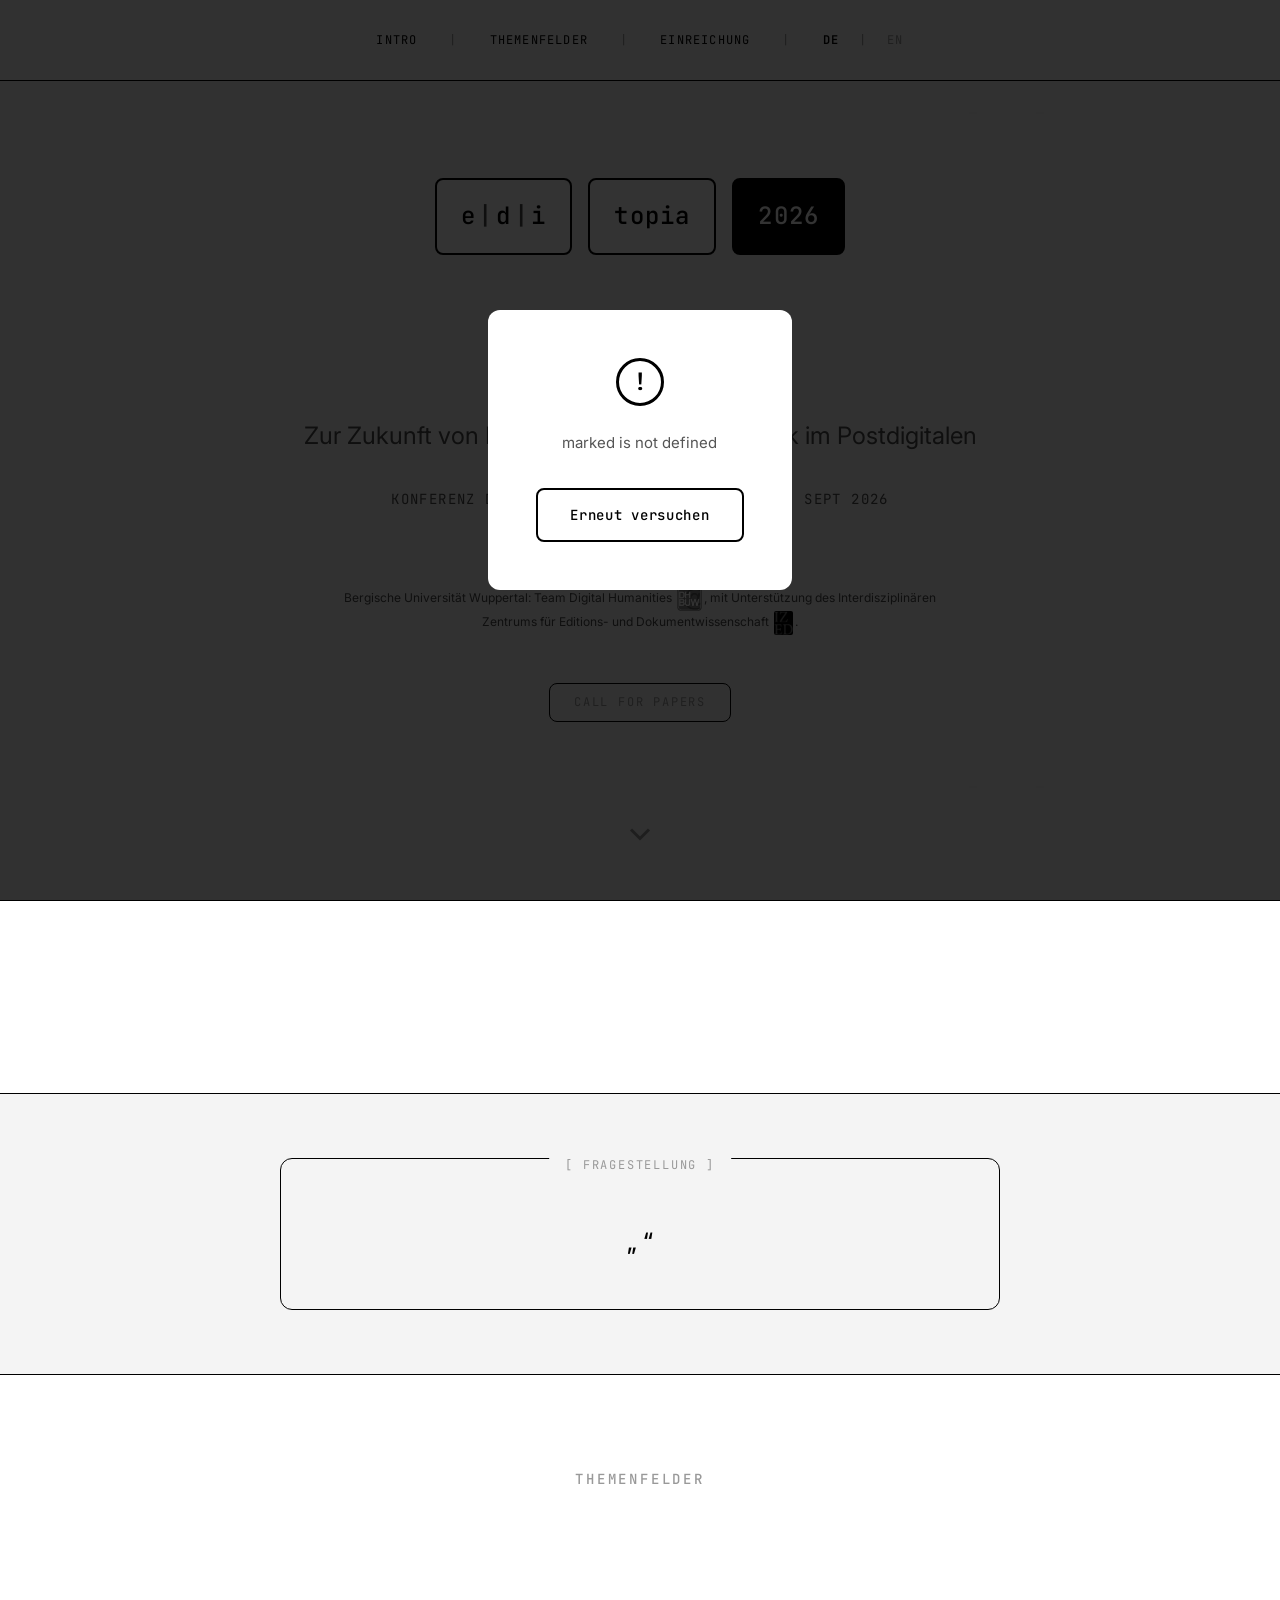
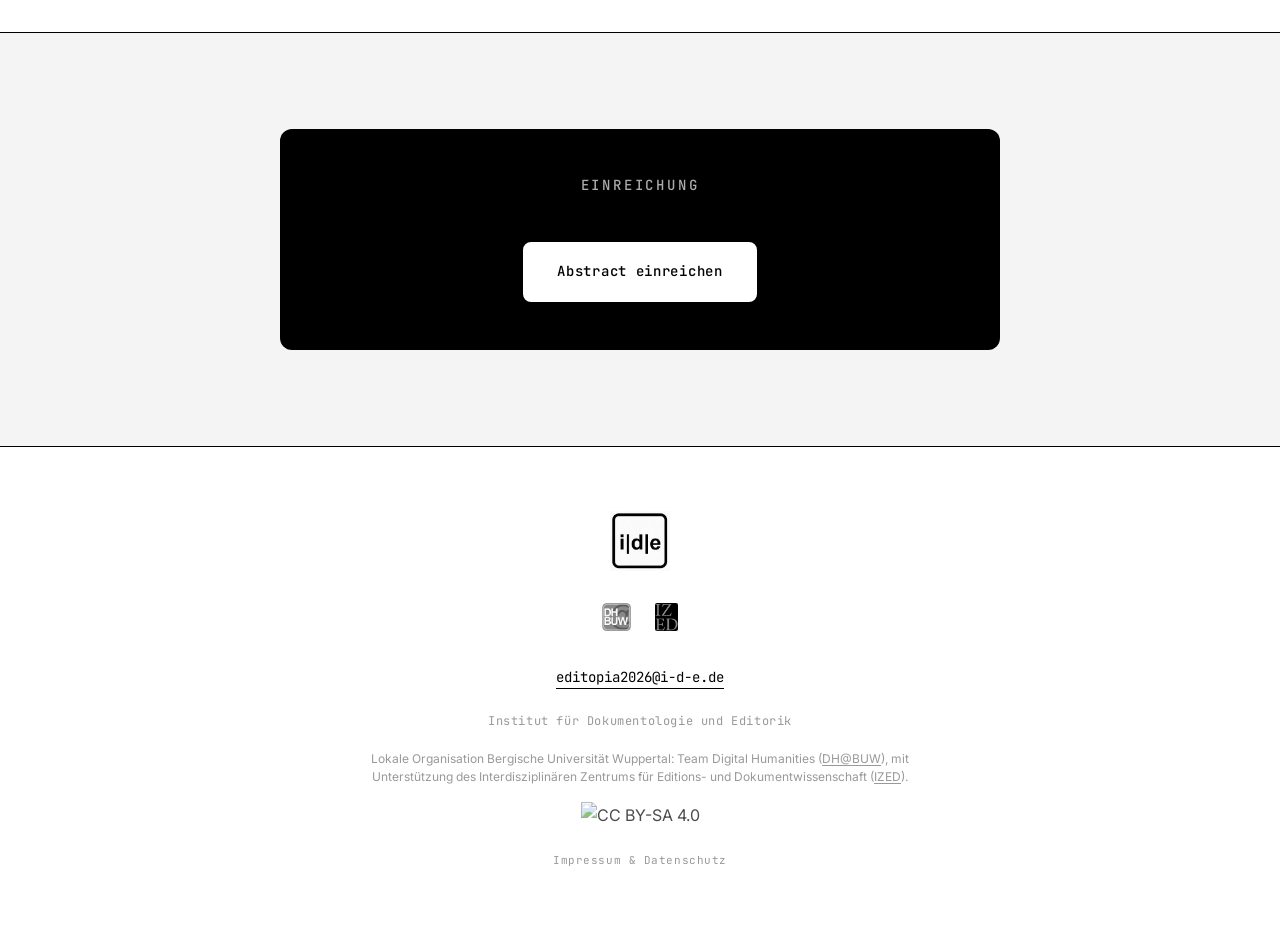
==== index.html @ 19e411e6 "feat: Move org branding (DH@BUW, IZED) into hero with inline logos Place local organization info pro" ====
<!DOCTYPE html>
<html lang="de">
<head>
    <meta charset="UTF-8">
    <meta name="viewport" content="width=device-width, initial-scale=1.0">
    <meta name="description" content="Editopia - Konferenz des IDE zur Zukunft von Dokumentologie und Editorik im Postdigitalen. Wuppertal, 2.-4. September 2026.">
    <meta name="keywords" content="Digitale Edition, Dokumentologie, Editorik, Postdigital, IDE, Konferenz, Wuppertal, Editopia">
    <title>Editopia | Zukunft von Dokumentologie und Editorik</title>

    <!-- SEO -->
    <link rel="canonical" href="https://editopia2026.i-d-e.de/">
    <meta name="author" content="Institut für Dokumentologie und Editorik">
    <meta name="theme-color" content="#000000">

    <!-- Favicon -->
    <link rel="icon" type="image/jpeg" href="assets/img/ide-logo.jpeg">
    <link rel="apple-touch-icon" href="assets/img/ide-logo.jpeg">

    <!-- Open Graph -->
    <meta property="og:type" content="website">
    <meta property="og:title" content="Editopia | Konferenz zur Zukunft von Dokumentologie und Editorik">
    <meta property="og:description" content="Internationale Konferenz des IDE zur Zukunft von Dokumentologie und Editorik im Postdigitalen. Wuppertal, 2.-4. September 2026.">
    <meta property="og:url" content="https://editopia2026.i-d-e.de/">
    <meta property="og:image" content="https://editopia2026.i-d-e.de/assets/img/ide-logo.jpeg">
    <meta property="og:locale" content="de_DE">
    <meta property="og:locale:alternate" content="en_US">

    <!-- Twitter Card -->
    <meta name="twitter:card" content="summary">
    <meta name="twitter:title" content="Editopia | Konferenz zur Zukunft von Dokumentologie und Editorik">
    <meta name="twitter:description" content="Internationale Konferenz des IDE. Wuppertal, 2.-4. September 2026. Call for Papers bis 22. März 2026.">
    <meta name="twitter:image" content="https://editopia2026.i-d-e.de/assets/img/ide-logo.jpeg">

    <!-- Fonts -->
    <link rel="preconnect" href="https://fonts.googleapis.com">
    <link rel="preconnect" href="https://fonts.gstatic.com" crossorigin>
    <link href="https://fonts.googleapis.com/css2?family=Inter:wght@400;500;600;700&family=JetBrains+Mono:wght@400;500;600&display=swap" rel="stylesheet">

    <!-- Styles -->
    <link rel="stylesheet" href="styles.css">

    <!-- Structured Data -->
    <script type="application/ld+json">
    {
        "@context": "https://schema.org",
        "@type": "Event",
        "name": "Editopia",
        "description": "Internationale Konferenz zur Zukunft von Dokumentologie und Editorik im Postdigitalen",
        "startDate": "2026-09-02",
        "endDate": "2026-09-04",
        "eventAttendanceMode": "https://schema.org/OfflineEventAttendanceMode",
        "eventStatus": "https://schema.org/EventScheduled",
        "location": {
            "@type": "Place",
            "name": "Bergische Universität Wuppertal",
            "address": {
                "@type": "PostalAddress",
                "addressLocality": "Wuppertal",
                "addressCountry": "DE"
            }
        },
        "organizer": {
            "@type": "Organization",
            "name": "Institut für Dokumentologie und Editorik",
            "url": "https://www.i-d-e.de/"
        },
        "offers": {
            "@type": "Offer",
            "price": "0",
            "priceCurrency": "EUR",
            "availability": "https://schema.org/LimitedAvailability"
        },
        "inLanguage": ["de", "en"],
        "maximumAttendeeCapacity": 60
    }
    </script>
</head>
<body>
    <!-- Skip to Content Link for Accessibility -->
    <a href="#intro" class="skip-link" id="skip-link">Zum Inhalt springen</a>

    <!-- Navigation -->
    <nav class="nav" id="nav" role="navigation" aria-label="Hauptnavigation">
        <div class="nav-inner">
            <a href="#intro" class="nav-link" data-de="INTRO" data-en="INTRO">INTRO</a>
            <span class="nav-pipe">|</span>
            <a href="#themenfelder" class="nav-link" data-de="THEMENFELDER" data-en="TOPICS">THEMENFELDER</a>
            <span class="nav-pipe">|</span>
            <a href="#einreichung" class="nav-link" data-de="EINREICHUNG" data-en="SUBMISSION">EINREICHUNG</a>
            <span class="nav-pipe">|</span>
            <div class="lang-switch" id="lang-switch">
                <button type="button" class="lang-btn active" data-lang="de" aria-label="Deutsch" aria-pressed="true">DE</button>
                <span class="lang-pipe" aria-hidden="true">|</span>
                <button type="button" class="lang-btn" data-lang="en" aria-label="English" aria-pressed="false">EN</button>
            </div>
        </div>
    </nav>

    <!-- Hero Section -->
    <header class="hero" id="hero">
        <!-- Ambient Background: Textrad -->
        <div class="hero-ambient" aria-hidden="true">
            <img src="assets/img/textrad.png" alt="" class="ambient-wheel">
        </div>

        <div class="hero-logo">
            <span class="logo-box">e<span class="pipe">|</span>d<span class="pipe">|</span>i</span>
            <span class="logo-box">topia</span>
            <span class="logo-box logo-year">2026</span>
        </div>
        <h1 class="hero-title" id="hero-title">
            <span class="hero-title-name">Editopia</span>
            <span class="hero-title-sub" id="hero-title-sub">Zur Zukunft von Dokumentologie und Editorik im Postdigitalen</span>
        </h1>
        <p class="hero-meta" id="hero-meta">
            <span class="hero-meta-ide"><span>KONFERENZ DES</span><a href="https://www.i-d-e.de/" target="_blank" rel="noopener"><img src="assets/img/ide-logo.jpeg" alt="Institut für Dokumentologie und Editorik" class="hero-ide-logo"></a></span>
            <span class="meta-pipe">|</span>
            <span id="hero-location">WUPPERTAL</span>
            <span class="meta-pipe">|</span>
            <span id="hero-date">02.-04. SEPT 2026</span>
        </p>
        <div class="hero-org" id="hero-org">
            <span class="hero-org-label" id="hero-org-label">Lokale Organisation</span>
            <p class="hero-org-text" id="hero-org-text">Bergische Universität Wuppertal: Team Digital Humanities <a href="https://geschichte.uni-wuppertal.de/de/lehrgebiete/digital-humanities/" target="_blank" rel="noopener"><img src="assets/img/dhbuw-logo-grey.png" alt="DH@BUW" class="hero-org-logo"></a>, mit Unterstützung des Interdisziplinären Zentrums für Editions- und Dokumentwissenschaft <a href="https://www.ized.uni-wuppertal.de/" target="_blank" rel="noopener"><img src="assets/img/ized-logo-grey.png" alt="IZED" class="hero-org-logo hero-org-logo-ized"></a>.</p>
        </div>
        <span class="hero-badge">CALL FOR PAPERS</span>
        <a href="#intro" class="scroll-hint" id="scroll-hint" aria-label="Zum Inhalt scrollen">
            <svg class="scroll-arrow" viewBox="0 0 24 24" fill="none" stroke="currentColor" stroke-width="2">
                <path d="M6 9l6 6 6-6"/>
            </svg>
        </a>
    </header>

    <!-- Main Content -->
    <main class="main" role="main">
        <!-- Intro Section -->
        <section class="section section-intro" id="intro">
            <div class="container">
                <div class="intro-text" id="intro-text">
                    <!-- Content loaded from Markdown -->
                </div>
            </div>
        </section>

        <!-- Fragestellung (Quote) -->
        <section class="section section-quote">
            <div class="container">
                <div class="quote-box">
                    <span class="quote-label">[ FRAGESTELLUNG ]</span>
                    <blockquote class="quote-text" id="quote-text">
                        <!-- Quote loaded from Markdown -->
                    </blockquote>
                </div>
            </div>
        </section>

        <!-- Themenfelder Section -->
        <section class="section section-themen" id="themenfelder">
            <div class="container">
                <h2 class="section-title">Themenfelder</h2>
                <div class="themen-content" id="themen-content">
                    <!-- Themenfelder loaded from Markdown as flowing text -->
                </div>
            </div>
        </section>

        <!-- Hard Facts / Einreichung Section -->
        <section class="section section-facts" id="einreichung">
            <div class="container">
                <div class="facts-box">
                    <h2 class="facts-title">Einreichung</h2>
                    <div class="facts-content" id="facts-content">
                        <!-- Facts loaded from Markdown -->
                    </div>
                    <a href="mailto:editopia2026@i-d-e.de" class="btn btn-primary" id="submit-btn">
                        Abstract einreichen
                    </a>
                </div>
            </div>
        </section>
    </main>

    <!-- Footer -->
    <footer class="footer" id="kontakt">
        <div class="container">
            <a href="https://www.i-d-e.de/" target="_blank" rel="noopener">
                <img src="assets/img/ide-logo.jpeg" alt="Institut für Dokumentologie und Editorik" class="footer-logo">
            </a>
            <div class="footer-partner-logos">
                <a href="https://geschichte.uni-wuppertal.de/de/lehrgebiete/digital-humanities/" target="_blank" rel="noopener"><img src="assets/img/dhbuw-logo-grey.png" alt="DH@BUW" class="footer-partner-logo"></a>
                <a href="https://www.ized.uni-wuppertal.de/" target="_blank" rel="noopener"><img src="assets/img/ized-logo-grey.png" alt="IZED" class="footer-partner-logo footer-partner-logo-ized"></a>
            </div>
            <p class="footer-contact">
                <a href="mailto:editopia2026@i-d-e.de" id="contact-email">editopia2026@i-d-e.de</a>
            </p>
            <p class="footer-institute">
                <a href="https://www.i-d-e.de/" target="_blank" rel="noopener" id="footer-institute-link">Institut für Dokumentologie und Editorik</a>
            </p>
            <p class="footer-local-org" id="footer-local-org">
                Lokale Organisation Bergische Universität Wuppertal: Team Digital Humanities (<a href="https://geschichte.uni-wuppertal.de/de/lehrgebiete/digital-humanities/" target="_blank" rel="noopener">DH@BUW</a>), mit Unterstützung des Interdisziplinären Zentrums für Editions- und Dokumentwissenschaft (<a href="https://www.ized.uni-wuppertal.de/" target="_blank" rel="noopener">IZED</a>).
            </p>
            <div class="footer-license">
                <a href="https://creativecommons.org/licenses/by-sa/4.0/deed.de" target="_blank" rel="noopener license" aria-label="Creative Commons BY-SA 4.0 Lizenz">
                    <img src="https://licensebuttons.net/l/by-sa/4.0/88x31.png" alt="CC BY-SA 4.0" class="cc-badge">
                </a>
            </div>
            <p class="footer-legal">
                <button type="button" class="legal-link" id="impressum-btn" data-de="Impressum & Datenschutz" data-en="Legal Notice & Privacy">Impressum & Datenschutz</button>
            </p>
        </div>
    </footer>

    <!-- Impressum Modal -->
    <div class="impressum-modal" id="impressum-modal" role="dialog" aria-modal="true" aria-labelledby="impressum-title" hidden>
        <div class="impressum-backdrop" id="impressum-backdrop"></div>
        <div class="impressum-content">
            <div class="impressum-header">
                <h2 id="impressum-title">Impressum & Datenschutz</h2>
                <button type="button" class="impressum-close" id="impressum-close" aria-label="Schließen">&times;</button>
            </div>
            <div class="impressum-body">
                <h3>Impressum</h3>
                <p><strong>Angaben gemäß § 5 DDG:</strong><br>
                Institut für Dokumentologie und Editorik e. V.<br>
                c/o TELOTA<br>
                Berlin-Brandenburgische Akademie der Wissenschaften<br>
                Jägerstrasse 22/23<br>
                10117 Berlin</p>

                <p><strong>Vertreten durch:</strong><br>
                Alexander Czmiel (1. Vorsitzender)<br>
                Christiane Fritze (2. Vorsitzende)<br>
                Oliver Patrick Bilbo Duntze (Schatzmeister)</p>

                <p><strong>Kontakt:</strong> info (at) i-d-e (dot) de<br>
                <strong>Registergericht:</strong> Amtsgericht Berlin-Charlottenburg, VR31126B</p>

                <h3>Datenschutz</h3>

                <p>Verantwortlich für die Datenverarbeitung ist der oben genannte Verein.</p>

                <h4>Hosting</h4>
                <p>Diese Website wird über GitHub Pages bereitgestellt (GitHub Inc., 88 Colin P Kelly Jr St, San Francisco, CA 94107, USA). Beim Zugriff werden automatisch Server-Logdaten erhoben (IP-Adresse, Zeitpunkt, aufgerufene Seite). Rechtsgrundlage ist Art. 6 Abs. 1 lit. f DSGVO. Weitere Informationen: <a href="https://docs.github.com/en/site-policy/privacy-policies/github-general-privacy-statement" target="_blank" rel="noopener">GitHub Privacy Statement</a>.</p>

                <h4>Google Fonts</h4>
                <p>Wir binden Schriftarten von Google LLC (1600 Amphitheatre Parkway, Mountain View, CA 94043, USA) ein. Beim Seitenaufruf wird eine Verbindung zu Google-Servern hergestellt. Rechtsgrundlage ist Art. 6 Abs. 1 lit. f DSGVO. <a href="https://www.google.com/policies/privacy/" target="_blank" rel="noopener">Datenschutzerklärung</a>.</p>

                <h4>Ihre Rechte</h4>
                <p>Sie haben gemäß DSGVO das Recht auf Auskunft (Art. 15), Berichtigung (Art. 16), Löschung (Art. 17), Einschränkung der Verarbeitung (Art. 18) und Widerspruch (Art. 21). Wenden Sie sich dazu an info@i-d-e.de. Sie können sich zudem bei einer Datenschutz-Aufsichtsbehörde beschweren (Art. 77).</p>

                <h4>Cookies</h4>
                <p>Diese Website verwendet keine Cookies. Es findet kein Tracking statt.</p>
            </div>
        </div>
    </div>

    <!-- Error Modal -->
    <div class="error-modal" id="error-modal" role="alertdialog" aria-modal="true" aria-labelledby="error-title" aria-describedby="error-message" hidden>
        <div class="error-content">
            <span class="error-icon" aria-hidden="true">!</span>
            <h2 id="error-title" class="visually-hidden">Fehler</h2>
            <p class="error-message" id="error-message">Inhalt konnte nicht geladen werden.</p>
            <button type="button" class="btn btn-outline" id="retry-btn">Erneut versuchen</button>
        </div>
    </div>

    <!-- Loading Indicator -->
    <div class="loading" id="loading" role="status" aria-live="polite" aria-label="Seite wird geladen">
        <div class="loading-spinner" aria-hidden="true"></div>
        <p class="loading-text" id="loading-text">Laden...</p>
    </div>

    <!-- Scripts -->
    <script src="https://cdn.jsdelivr.net/npm/marked/marked.min.js"></script>
    <script src="main.js"></script>
</body>
</html>
---- styles.css ----
/* ========================================
   EDITOPIA 2026 - Post-Digital Minimalism
   ======================================== */

/* CSS Custom Properties */
:root {
    /* Colors - Monochrome Palette */
    --ink-black: #000000;
    --paper-white: #FFFFFF;
    --off-white: #F4F4F4;
    --dim-grey: #999999;  /* 6.3:1 on black, used for decorative/secondary text */
    --light-grey: #E0E0E0;

    /* Typography */
    --font-primary: 'Inter', 'Helvetica Neue', Arial, sans-serif;
    --font-mono: 'JetBrains Mono', 'Roboto Mono', 'Courier New', monospace;

    /* Spacing */
    --space-xs: 0.5rem;
    --space-sm: 1rem;
    --space-md: 1.5rem;
    --space-lg: 2rem;
    --space-xl: 3rem;
    --space-2xl: 4rem;
    --space-3xl: 6rem;

    /* Border */
    --border-thin: 1px solid var(--ink-black);
    --border-medium: 2px solid var(--ink-black);
    --border-thick: 3px solid var(--ink-black);
    --border-radius: 8px;
    --border-radius-lg: 12px;

    /* Container */
    --container-max: 1200px;
    --content-max: 720px;

    /* Transitions */
    --transition-fast: 150ms ease;
    --transition-base: 250ms ease;
}

/* ========================================
   Reset & Base
   ======================================== */
*, *::before, *::after {
    box-sizing: border-box;
    margin: 0;
    padding: 0;
}

/* ========================================
   Accessibility Utilities
   ======================================== */

/* Skip to Content Link */
.skip-link {
    position: absolute;
    top: -100%;
    left: 50%;
    transform: translateX(-50%);
    z-index: 9999;
    padding: var(--space-sm) var(--space-lg);
    background-color: var(--ink-black);
    color: var(--paper-white);
    font-family: var(--font-mono);
    font-size: 0.875rem;
    font-weight: 500;
    text-decoration: none;
    border-radius: var(--border-radius);
    transition: top var(--transition-fast);
}

.skip-link:focus {
    top: var(--space-sm);
    outline: 3px solid var(--ink-black);
    outline-offset: 2px;
}

/* Visually Hidden (for screen readers only) */
.visually-hidden {
    position: absolute;
    width: 1px;
    height: 1px;
    margin: -1px;
    padding: 0;
    overflow: hidden;
    clip: rect(0, 0, 0, 0);
    white-space: nowrap;
    border: 0;
}

/* Focus Visible Styles - Keyboard Navigation */
:focus-visible {
    outline: 3px solid var(--ink-black);
    outline-offset: 2px;
}

:focus:not(:focus-visible) {
    outline: none;
}

/* High contrast focus for buttons and links */
a:focus-visible,
button:focus-visible,
.btn:focus-visible {
    outline: 3px solid var(--ink-black);
    outline-offset: 2px;
}

/* Inverted focus on dark backgrounds */
.facts-box :focus-visible,
.facts-box a:focus-visible,
.facts-box button:focus-visible {
    outline-color: var(--paper-white);
}

html {
    scroll-behavior: smooth;
    font-size: 16px;
}

body {
    font-family: var(--font-primary);
    font-size: 1rem;
    line-height: 1.7;
    color: var(--ink-black);
    background-color: var(--off-white);
    -webkit-font-smoothing: antialiased;
    -moz-osx-font-smoothing: grayscale;
}

/* ========================================
   Typography
   ======================================== */
h1, h2, h3, h4, h5, h6 {
    font-weight: 500;
    line-height: 1.2;
    letter-spacing: -0.02em;
}

h1 {
    font-size: clamp(2rem, 5vw, 3.5rem);
}

h2 {
    font-size: clamp(1.5rem, 3vw, 2rem);
}

h3 {
    font-size: 1.125rem;
    font-weight: 500;
}

p {
    margin-bottom: var(--space-sm);
}

p:last-child {
    margin-bottom: 0;
}

a {
    color: var(--ink-black);
    text-decoration: none;
    transition: color var(--transition-fast);
}

a:hover {
    color: var(--dim-grey);
}

strong {
    font-weight: 600;
}

/* ========================================
   Utility Classes
   ======================================== */
.container {
    width: 100%;
    max-width: var(--container-max);
    margin: 0 auto;
    padding: 0 var(--space-lg);
}

.pipe {
    opacity: 0.7;
    margin: 0 0.1em;
}

/* ========================================
   Navigation
   ======================================== */
.nav {
    position: fixed;
    top: 0;
    left: 0;
    right: 0;
    z-index: 100;
    background-color: var(--off-white);
    border-bottom: var(--border-thin);
    transform: translateY(0);
    transition: transform 300ms ease, box-shadow var(--transition-base);
}

/* Navigation hide on scroll down (controlled by JS) */
.nav.nav-hidden {
    transform: translateY(-100%);
}

.nav.nav-scrolled {
    box-shadow: 0 2px 8px rgba(0, 0, 0, 0.1);
}

.nav-inner {
    display: flex;
    justify-content: center;
    align-items: center;
    gap: var(--space-sm);
    padding: var(--space-sm) var(--space-lg);
    font-family: var(--font-mono);
    font-size: 0.75rem;
    letter-spacing: 0.1em;
}

.nav-link {
    /* Minimum touch target for accessibility */
    min-height: 44px;
    display: inline-flex;
    align-items: center;
    padding: var(--space-xs) var(--space-sm);
    transition: background-color var(--transition-fast), color var(--transition-fast);
}

.nav-link:hover {
    background-color: var(--ink-black);
    color: var(--paper-white);
}

.nav-pipe {
    color: var(--dim-grey);
}

.lang-switch {
    display: flex;
    align-items: center;
    gap: 0.25rem;
}

.lang-btn {
    background: none;
    border: none;
    /* Minimum 44x44px touch target for accessibility */
    min-width: 44px;
    min-height: 44px;
    padding: var(--space-sm);
    font-family: var(--font-mono);
    font-size: 0.75rem;
    letter-spacing: 0.1em;
    color: var(--dim-grey);
    cursor: pointer;
    transition: color var(--transition-fast), background-color var(--transition-fast);
}

.lang-btn:hover {
    color: var(--ink-black);
}

.lang-btn.active {
    color: var(--ink-black);
    font-weight: 600;
}

.lang-pipe {
    color: var(--dim-grey);
    font-size: 0.75rem;
}

/* ========================================
   Hero Section
   ======================================== */
.hero {
    position: relative;
    min-height: 100vh;
    display: flex;
    flex-direction: column;
    justify-content: center;
    align-items: center;
    text-align: center;
    padding: var(--space-3xl) var(--space-lg);
    background-color: var(--off-white);
    overflow: hidden;
}

/* ========================================
   Ambient Background - Textrad
   ======================================== */
.hero-ambient {
    position: absolute;
    top: 50%;
    right: -5%;
    transform: translateY(-50%);
    width: 75vh;
    height: 75vh;
    pointer-events: none;
    z-index: 0;
    /* Gradient mask - softer fade */
    mask-image: radial-gradient(
        ellipse 60% 60% at 50% 50%,
        rgba(0, 0, 0, 1) 0%,
        rgba(0, 0, 0, 0.7) 50%,
        rgba(0, 0, 0, 0) 85%
    );
    -webkit-mask-image: radial-gradient(
        ellipse 60% 60% at 50% 50%,
        rgba(0, 0, 0, 1) 0%,
        rgba(0, 0, 0, 0.7) 50%,
        rgba(0, 0, 0, 0) 85%
    );
}

.ambient-wheel {
    width: 100%;
    height: 100%;
    object-fit: contain;
    opacity: 0.25;
    mix-blend-mode: multiply;
    filter: contrast(1.3);
    animation: ambient-rotate 180s linear infinite;
    will-change: transform;
}

@keyframes ambient-rotate {
    from {
        transform: rotate(0deg);
    }
    to {
        transform: rotate(360deg);
    }
}

/* Ensure all hero content stays above ambient */
.hero-logo,
.hero-title,
.hero-meta,
.hero-org,
.hero-badge,
.scroll-hint {
    position: relative;
    z-index: 1;
}

.hero-logo {
    display: flex;
    justify-content: center;
    align-items: center;
    gap: var(--space-sm);
    margin-bottom: var(--space-2xl);
}

.logo-box {
    display: inline-flex;
    align-items: center;
    justify-content: center;
    padding: var(--space-sm) var(--space-md);
    border: var(--border-medium);
    border-radius: var(--border-radius);
    background-color: var(--paper-white);
    font-family: var(--font-mono);
    font-size: clamp(1rem, 2.5vw, 1.5rem);
    font-weight: 500;
    letter-spacing: 0.05em;
}

.logo-year {
    background-color: var(--ink-black);
    color: var(--paper-white);
}

.hero-title {
    max-width: 900px;
    margin-bottom: var(--space-lg);
    display: flex;
    flex-direction: column;
    align-items: center;
    gap: var(--space-sm);
}

.hero-title-name {
    display: block;
    font-size: clamp(2.5rem, 6vw, 4.5rem);
    font-weight: 500;
    letter-spacing: -0.02em;
}

.hero-title-sub {
    display: block;
    font-size: clamp(1rem, 2.5vw, 1.5rem);
    font-weight: 400;
    color: #4A4A4A;
    letter-spacing: 0;
}

.hero-meta {
    display: flex;
    flex-wrap: wrap;
    justify-content: center;
    align-items: center;
    gap: var(--space-sm);
    font-family: var(--font-mono);
    font-size: 0.875rem;
    letter-spacing: 0.1em;
    color: #4A4A4A;  /* 5.9:1 on off-white */
}

.hero-meta-ide {
    display: inline-flex;
    align-items: center;
    gap: 0.75rem;
}

.hero-ide-logo {
    height: 36px;
    width: auto;
    vertical-align: middle;
}

.meta-pipe {
    color: var(--dim-grey);
}

/* Hero - Local Organization */
.hero-org {
    display: flex;
    flex-direction: column;
    align-items: center;
    gap: 0.25rem;
    max-width: 600px;
    margin-top: var(--space-lg);
    text-align: center;
}

.hero-org-label {
    font-family: var(--font-mono);
    font-size: 0.625rem;
    letter-spacing: 0.15em;
    text-transform: uppercase;
    color: var(--dim-grey);
}

.hero-org-text {
    font-size: 0.75rem;
    line-height: 1.8;
    color: #4A4A4A;
    margin-bottom: 0;
}

.hero-org-text a {
    color: #4A4A4A;
}

.hero-org-text a:hover {
    opacity: 0.7;
}

.hero-org-logo {
    height: 24px;
    width: auto;
    vertical-align: middle;
    margin: 0 0.15em;
}

.hero-org-logo-ized {
    border-radius: 2px;
}

.hero-badge {
    display: inline-block;
    margin-top: var(--space-xl);
    padding: var(--space-xs) var(--space-md);
    border: var(--border-thin);
    border-radius: var(--border-radius);
    font-family: var(--font-mono);
    font-size: 0.75rem;
    letter-spacing: 0.15em;
    color: var(--dim-grey);
}

.scroll-hint {
    position: absolute;
    bottom: var(--space-xl);
    left: 50%;
    transform: translateX(-50%);
    display: flex;
    flex-direction: column;
    align-items: center;
    color: var(--dim-grey);
    transition: color var(--transition-fast);
}

.scroll-hint:hover {
    color: var(--ink-black);
}

.scroll-arrow {
    width: 36px;
    height: 36px;
    animation: float 2s ease-in-out infinite;
}

@keyframes float {
    0%, 100% {
        transform: translateY(0);
        opacity: 0.5;
    }
    50% {
        transform: translateY(10px);
        opacity: 0.8;
    }
}

.scroll-hint.hidden {
    opacity: 0;
    pointer-events: none;
}

/* ========================================
   Main & Sections
   ======================================== */
.main {
    background-color: var(--off-white);
}

.section {
    padding: var(--space-3xl) 0;
}

.section-title {
    text-align: center;
    margin-bottom: var(--space-xl);
    font-family: var(--font-mono);
    font-size: 0.875rem;
    font-weight: 500;
    letter-spacing: 0.2em;
    text-transform: uppercase;
    color: var(--dim-grey);
}

/* ========================================
   Intro Section
   ======================================== */
.section-intro {
    background-color: var(--paper-white);
    border-top: var(--border-thin);
    border-bottom: var(--border-thin);
}

.intro-text {
    max-width: var(--content-max);
    margin: 0 auto;
    font-size: 1.125rem;
    line-height: 1.75;
}

.intro-text p {
    margin-bottom: var(--space-md);
}

.intro-text p:last-child {
    margin-bottom: 0;
}

/* ========================================
   Quote Section
   ======================================== */
.section-quote {
    padding: var(--space-2xl) 0;
}

.quote-box {
    max-width: var(--content-max);
    margin: 0 auto;
    padding: var(--space-xl);
    padding-top: calc(var(--space-xl) + 0.5rem); /* Extra space for label */
    border: var(--border-thin);
    border-radius: var(--border-radius-lg);
    text-align: center;
    position: relative;
}

.quote-label {
    position: absolute;
    top: -0.6em;
    left: 50%;
    transform: translateX(-50%);
    background-color: var(--off-white);
    padding: 0.25em var(--space-sm);
    font-family: var(--font-mono);
    font-size: 0.75rem;
    letter-spacing: 0.15em;
    color: var(--dim-grey);
    white-space: nowrap; /* Prevent label from wrapping */
    z-index: 1;
}

.quote-text {
    font-size: clamp(1.125rem, 2.5vw, 1.5rem);
    font-weight: 500;
    line-height: 1.6;
    font-style: normal;
    padding-top: var(--space-xs); /* Small buffer below label */
}

.quote-text::before {
    content: '\201E';
}

.quote-text::after {
    content: '\201C';
}

/* ========================================
   Themenfelder Section
   ======================================== */
.section-themen {
    background-color: var(--paper-white);
    border-top: var(--border-thin);
    border-bottom: var(--border-thin);
}

.themen-content {
    max-width: var(--content-max);
    margin: 0 auto;
    font-size: 1.125rem;
    line-height: 1.75;
}

.themen-content p {
    margin-bottom: var(--space-md);
}

.themen-content p:last-child {
    margin-bottom: 0;
}

.themen-content strong {
    font-weight: 600;
}

/* ========================================
   Hard Facts Section
   ======================================== */
.section-facts {
    background-color: var(--off-white);
}

.facts-box {
    max-width: var(--content-max);
    margin: 0 auto;
    padding: var(--space-xl);
    background-color: var(--ink-black);
    color: var(--paper-white);
    border-radius: var(--border-radius-lg);
    text-align: center;
}

.facts-title {
    font-family: var(--font-mono);
    font-size: 0.875rem;
    font-weight: 500;
    letter-spacing: 0.2em;
    text-transform: uppercase;
    margin-bottom: var(--space-lg);
    color: #AAAAAA;  /* 7.6:1 on black — replaces opacity: 0.7 for WCAG AA */
}

.facts-content {
    margin-bottom: var(--space-xl);
}

.facts-list {
    list-style: none;
    font-family: var(--font-mono);
    font-size: 0.9375rem;
    line-height: 2;
}

.facts-list li {
    padding: var(--space-xs) 0;
    border-bottom: 1px solid rgba(255, 255, 255, 0.2);
}

.facts-list li:last-child {
    border-bottom: none;
}

.facts-label {
    color: #AAAAAA;  /* 7.6:1 on black — WCAG AA compliant */
    margin-right: var(--space-sm);
}

.facts-content p {
    font-size: 0.9375rem;
    line-height: 1.8;
    text-align: left;
}

/* ========================================
   Buttons
   ======================================== */
.btn {
    display: inline-flex;
    align-items: center;
    justify-content: center;
    padding: var(--space-sm) var(--space-lg);
    font-family: var(--font-mono);
    font-size: 0.875rem;
    font-weight: 500;
    letter-spacing: 0.05em;
    border-radius: var(--border-radius);
    cursor: pointer;
    transition: all var(--transition-fast);
    border: var(--border-medium);
}

.btn-primary {
    background-color: var(--paper-white);
    color: var(--ink-black);
    border-color: var(--paper-white);
}

.btn-primary:hover {
    background-color: transparent;
    color: var(--paper-white);
}

.btn-outline {
    background-color: transparent;
    color: var(--ink-black);
    border-color: var(--ink-black);
}

.btn-outline:hover {
    background-color: var(--ink-black);
    color: var(--paper-white);
}

/* ========================================
   Footer
   ======================================== */
.footer {
    padding: var(--space-2xl) 0;
    background-color: var(--paper-white);
    border-top: var(--border-thin);
    text-align: center;
}

.footer-logo {
    height: 60px;
    width: auto;
    margin-bottom: var(--space-md);
}

.footer-contact {
    margin-bottom: var(--space-sm);
}

.footer-contact a {
    font-family: var(--font-mono);
    font-size: 0.875rem;
    border-bottom: var(--border-thin);
    padding-bottom: 2px;
}

.footer-contact a:hover {
    border-color: var(--dim-grey);
}

.footer-institute {
    margin-bottom: var(--space-sm);
}

.footer-local-org {
    max-width: 600px;
    margin: 0 auto var(--space-sm);
    font-size: 0.75rem;
    line-height: 1.5;
    color: var(--dim-grey);
}

.footer-local-org a {
    color: var(--dim-grey);
    text-decoration: underline;
    text-underline-offset: 2px;
    transition: color var(--transition-fast);
}

.footer-local-org a:hover {
    color: var(--ink-black);
}

.footer-partner-logos {
    display: flex;
    justify-content: center;
    align-items: center;
    gap: var(--space-md);
    margin-bottom: var(--space-md);
}

.footer-partner-logo {
    height: 28px;
    width: auto;
}

.footer-partner-logo-ized {
    border-radius: 2px;
}

.footer-institute a {
    font-family: var(--font-mono);
    font-size: 0.75rem;
    color: var(--dim-grey);
    letter-spacing: 0.05em;
    transition: color var(--transition-fast);
}

.footer-institute a:hover {
    color: var(--ink-black);
}

.footer-license {
    margin-top: var(--space-sm);
}

.cc-badge {
    height: 22px;
    width: auto;
    opacity: 0.7;
    transition: opacity var(--transition-fast);
}

.cc-badge:hover {
    opacity: 1;
}

.footer-legal {
    margin-top: var(--space-sm);
}

.legal-link {
    background: none;
    border: none;
    font-family: var(--font-mono);
    font-size: 0.6875rem;
    color: var(--dim-grey);
    letter-spacing: 0.05em;
    cursor: pointer;
    padding: var(--space-xs) var(--space-sm);
    transition: color var(--transition-fast);
}

.legal-link:hover {
    color: var(--ink-black);
}

/* ========================================
   Impressum Modal
   ======================================== */
.impressum-modal {
    position: fixed;
    top: 0;
    left: 0;
    right: 0;
    bottom: 0;
    z-index: 1002;
    display: flex;
    justify-content: center;
    align-items: center;
}

.impressum-modal[hidden] {
    display: none;
}

.impressum-backdrop {
    position: absolute;
    top: 0;
    left: 0;
    right: 0;
    bottom: 0;
    background-color: rgba(0, 0, 0, 0.6);
}

.impressum-content {
    position: relative;
    width: 90%;
    max-width: 640px;
    max-height: 80vh;
    background-color: var(--paper-white);
    border-radius: var(--border-radius-lg);
    overflow: hidden;
    display: flex;
    flex-direction: column;
}

.impressum-header {
    display: flex;
    justify-content: space-between;
    align-items: center;
    padding: var(--space-md) var(--space-xl);
    border-bottom: var(--border-thin);
    flex-shrink: 0;
}

.impressum-header h2 {
    font-family: var(--font-mono);
    font-size: 0.8125rem;
    font-weight: 500;
    letter-spacing: 0.1em;
    text-transform: uppercase;
}

.impressum-close {
    background: none;
    border: none;
    font-size: 1.5rem;
    line-height: 1;
    color: var(--dim-grey);
    cursor: pointer;
    padding: var(--space-xs);
    min-width: 44px;
    min-height: 44px;
    display: inline-flex;
    align-items: center;
    justify-content: center;
    transition: color var(--transition-fast);
}

.impressum-close:hover {
    color: var(--ink-black);
}

.impressum-body {
    padding: var(--space-xl);
    overflow-y: auto;
    font-size: 0.8125rem;
    line-height: 1.7;
    color: #333;
}

.impressum-body h3 {
    font-family: var(--font-mono);
    font-size: 0.75rem;
    font-weight: 600;
    letter-spacing: 0.1em;
    text-transform: uppercase;
    margin-top: var(--space-xl);
    margin-bottom: var(--space-md);
    padding-bottom: var(--space-xs);
    border-bottom: var(--border-thin);
}

.impressum-body h3:first-child {
    margin-top: 0;
}

.impressum-body h4 {
    font-size: 0.8125rem;
    font-weight: 600;
    margin-top: var(--space-lg);
    margin-bottom: var(--space-sm);
}

.impressum-body p {
    margin-bottom: var(--space-sm);
}

.impressum-body ul {
    list-style: none;
    margin-bottom: var(--space-sm);
    padding-left: 0;
}

.impressum-body ul li {
    padding-left: var(--space-md);
    position: relative;
    margin-bottom: var(--space-xs);
}

.impressum-body ul li::before {
    content: '\2013';
    position: absolute;
    left: 0;
    color: var(--dim-grey);
}

.impressum-body a {
    border-bottom: 1px solid var(--dim-grey);
    padding-bottom: 1px;
}

.impressum-body a:hover {
    border-color: var(--ink-black);
    color: var(--ink-black);
}

/* ========================================
   Loading State
   ======================================== */
.loading {
    position: fixed;
    top: 0;
    left: 0;
    right: 0;
    bottom: 0;
    display: flex;
    flex-direction: column;
    justify-content: center;
    align-items: center;
    background-color: var(--off-white);
    z-index: 1000;
    transition: opacity var(--transition-base);
}

.loading.hidden {
    opacity: 0;
    pointer-events: none;
}

.loading-spinner {
    width: 40px;
    height: 40px;
    border: var(--border-medium);
    border-top-color: transparent;
    border-radius: 50%;
    animation: spin 1s linear infinite;
}

@keyframes spin {
    to { transform: rotate(360deg); }
}

.loading-text {
    margin-top: var(--space-md);
    font-family: var(--font-mono);
    font-size: 0.875rem;
    color: var(--dim-grey);
    letter-spacing: 0.1em;
}

/* ========================================
   Error Modal
   ======================================== */
.error-modal {
    position: fixed;
    top: 0;
    left: 0;
    right: 0;
    bottom: 0;
    display: flex;
    justify-content: center;
    align-items: center;
    background-color: rgba(0, 0, 0, 0.8);
    z-index: 1001;
}

.error-modal[hidden] {
    display: none;
}

.error-content {
    max-width: 400px;
    padding: var(--space-xl);
    background-color: var(--paper-white);
    border-radius: var(--border-radius-lg);
    text-align: center;
}

.error-icon {
    display: inline-flex;
    justify-content: center;
    align-items: center;
    width: 48px;
    height: 48px;
    margin-bottom: var(--space-md);
    border: var(--border-thick);
    border-radius: 50%;
    font-family: var(--font-mono);
    font-size: 1.5rem;
    font-weight: 700;
}

.error-message {
    margin-bottom: var(--space-lg);
    font-size: 0.9375rem;
    color: #555555;  /* 7.4:1 on white — WCAG AA compliant */
}

/* ========================================
   Responsive Design
   ======================================== */

/* Tablet and smaller (768px) */
@media (max-width: 768px) {
    :root {
        --space-3xl: 4rem;
        --space-2xl: 3rem;
    }

    .hero {
        min-height: auto;
        padding: var(--space-3xl) var(--space-md);
        padding-top: calc(var(--space-3xl) + 60px); /* Account for fixed nav */
    }

    .hero-ambient {
        width: 80vw;
        height: 80vw;
        right: -25%;
        opacity: 0.7;
    }

    .hero-logo {
        flex-wrap: wrap;
        gap: var(--space-xs);
    }

    .logo-box {
        padding: var(--space-xs) var(--space-sm);
        font-size: 0.875rem;
    }

    .hero-meta {
        flex-direction: column;
        gap: var(--space-xs);
    }

    .meta-pipe {
        display: none;
    }

    .hero-org {
        margin-top: var(--space-md);
        max-width: 90%;
    }

    .hero-org-text {
        font-size: 0.6875rem;
    }

    .hero-org-logo {
        height: 20px;
    }

    .nav-inner {
        font-size: 0.6875rem;
        gap: var(--space-xs);
        padding: var(--space-xs) var(--space-sm);
    }

    .nav-link {
        padding: var(--space-xs) var(--space-sm);
        min-height: 44px; /* Maintain touch target */
    }

    .themen-grid {
        grid-template-columns: 1fr;
    }

    .quote-box {
        padding: var(--space-lg);
    }

    .facts-box {
        padding: var(--space-lg);
        border-radius: var(--border-radius);
    }

    .container {
        padding: 0 var(--space-md);
    }

    /* Adjust text for better mobile readability */
    .intro-text,
    .themen-content {
        font-size: 1rem;
        line-height: 1.7;
    }

    .intro-text p,
    .themen-content p {
        margin-bottom: var(--space-sm);
    }

    /* Better button sizing for touch */
    .btn {
        width: 100%;
        padding: var(--space-md) var(--space-lg);
        min-height: 48px;
    }

    /* Impressum modal mobile */
    .impressum-content {
        width: 95%;
        max-height: 85vh;
    }

    .impressum-header {
        padding: var(--space-sm) var(--space-md);
    }

    .impressum-body {
        padding: var(--space-md);
    }

    .legal-link {
        min-height: 44px;
        display: inline-flex;
        align-items: center;
    }
}

/* Mobile (480px) */
@media (max-width: 480px) {
    .nav-pipe {
        display: none;
    }

    .nav-inner {
        flex-wrap: wrap;
        justify-content: center;
        gap: var(--space-xs);
        padding: var(--space-xs);
    }

    .nav-link {
        font-size: 0.6875rem;
        padding: var(--space-xs) var(--space-sm);
        min-height: 44px;  /* WCAG touch target */
    }

    .lang-switch {
        width: auto;
        justify-content: center;
        margin-top: 0;
        padding-top: 0;
        border-top: none;
        margin-left: var(--space-xs);
    }

    .lang-btn {
        min-width: 44px;  /* WCAG touch target */
        min-height: 44px;
        padding: var(--space-xs);
    }

    .lang-pipe {
        display: none;
    }

    .hero-title {
        font-size: 1.75rem;
    }

    /* Quote box mobile fix */
    .quote-box {
        padding: var(--space-lg);
        padding-top: calc(var(--space-lg) + 0.75rem);
    }

    .quote-label {
        font-size: 0.625rem;
        letter-spacing: 0.1em;
        padding: 0.2em var(--space-xs);
    }

    .quote-text {
        font-size: 1rem;
        line-height: 1.5;
    }

    .hero-ambient {
        display: none;
    }

    .scroll-hint {
        bottom: var(--space-md);
    }

    .section {
        padding: var(--space-2xl) 0;
    }

    .section-quote {
        padding: var(--space-xl) 0;
    }

    /* Smaller text on small mobile */
    .intro-text,
    .themen-content {
        font-size: 0.9375rem;
        line-height: 1.65;
    }

    .footer {
        padding: var(--space-xl) 0;
    }

    .impressum-body {
        font-size: 0.75rem;
    }

    .impressum-body h3 {
        font-size: 0.6875rem;
    }
}

/* Very small screens (360px - older/smaller smartphones) */
@media (max-width: 360px) {
    :root {
        --space-2xl: 2rem;
        --space-xl: 1.5rem;
    }

    .hero-logo {
        flex-direction: column;
    }

    .logo-box {
        font-size: 0.75rem;
    }

    .hero-title {
        font-size: 1.5rem;
    }

    .hero-badge {
        font-size: 0.625rem;
    }

    .nav-link {
        font-size: 0.5625rem;
    }

    .intro-text,
    .themen-content {
        font-size: 0.875rem;
        line-height: 1.6;
    }

    .quote-text {
        font-size: 0.9375rem;
    }

    .facts-list {
        font-size: 0.8125rem;
    }
}

/* Landscape orientation on mobile */
@media (max-height: 500px) and (orientation: landscape) {
    .hero {
        min-height: auto;
        padding: var(--space-xl) var(--space-lg);
        padding-top: calc(var(--space-xl) + 50px);
    }

    .hero-logo {
        margin-bottom: var(--space-md);
    }

    .hero-ambient {
        display: none;
    }

    .scroll-hint {
        display: none;
    }

    .section {
        padding: var(--space-xl) 0;
    }
}

/* Reduced motion preference */
@media (prefers-reduced-motion: reduce) {
    *,
    *::before,
    *::after {
        animation-duration: 0.01ms !important;
        animation-iteration-count: 1 !important;
        transition-duration: 0.01ms !important;
        scroll-behavior: auto !important;
    }

    .ambient-wheel {
        animation: none;
    }

    .scroll-arrow {
        animation: none;
    }

    html {
        scroll-behavior: auto;
    }
}

/* ========================================
   Print Styles
   ======================================== */
@media print {
    .nav,
    .loading,
    .error-modal,
    .impressum-modal,
    .hero-ambient {
        display: none !important;
    }

    .hero {
        min-height: auto;
        padding: 2rem;
    }

    .section {
        padding: 2rem 0;
        break-inside: avoid;
    }

    .facts-box {
        background-color: white;
        color: black;
        border: 2px solid black;
    }

    .btn {
        display: none;
    }
}
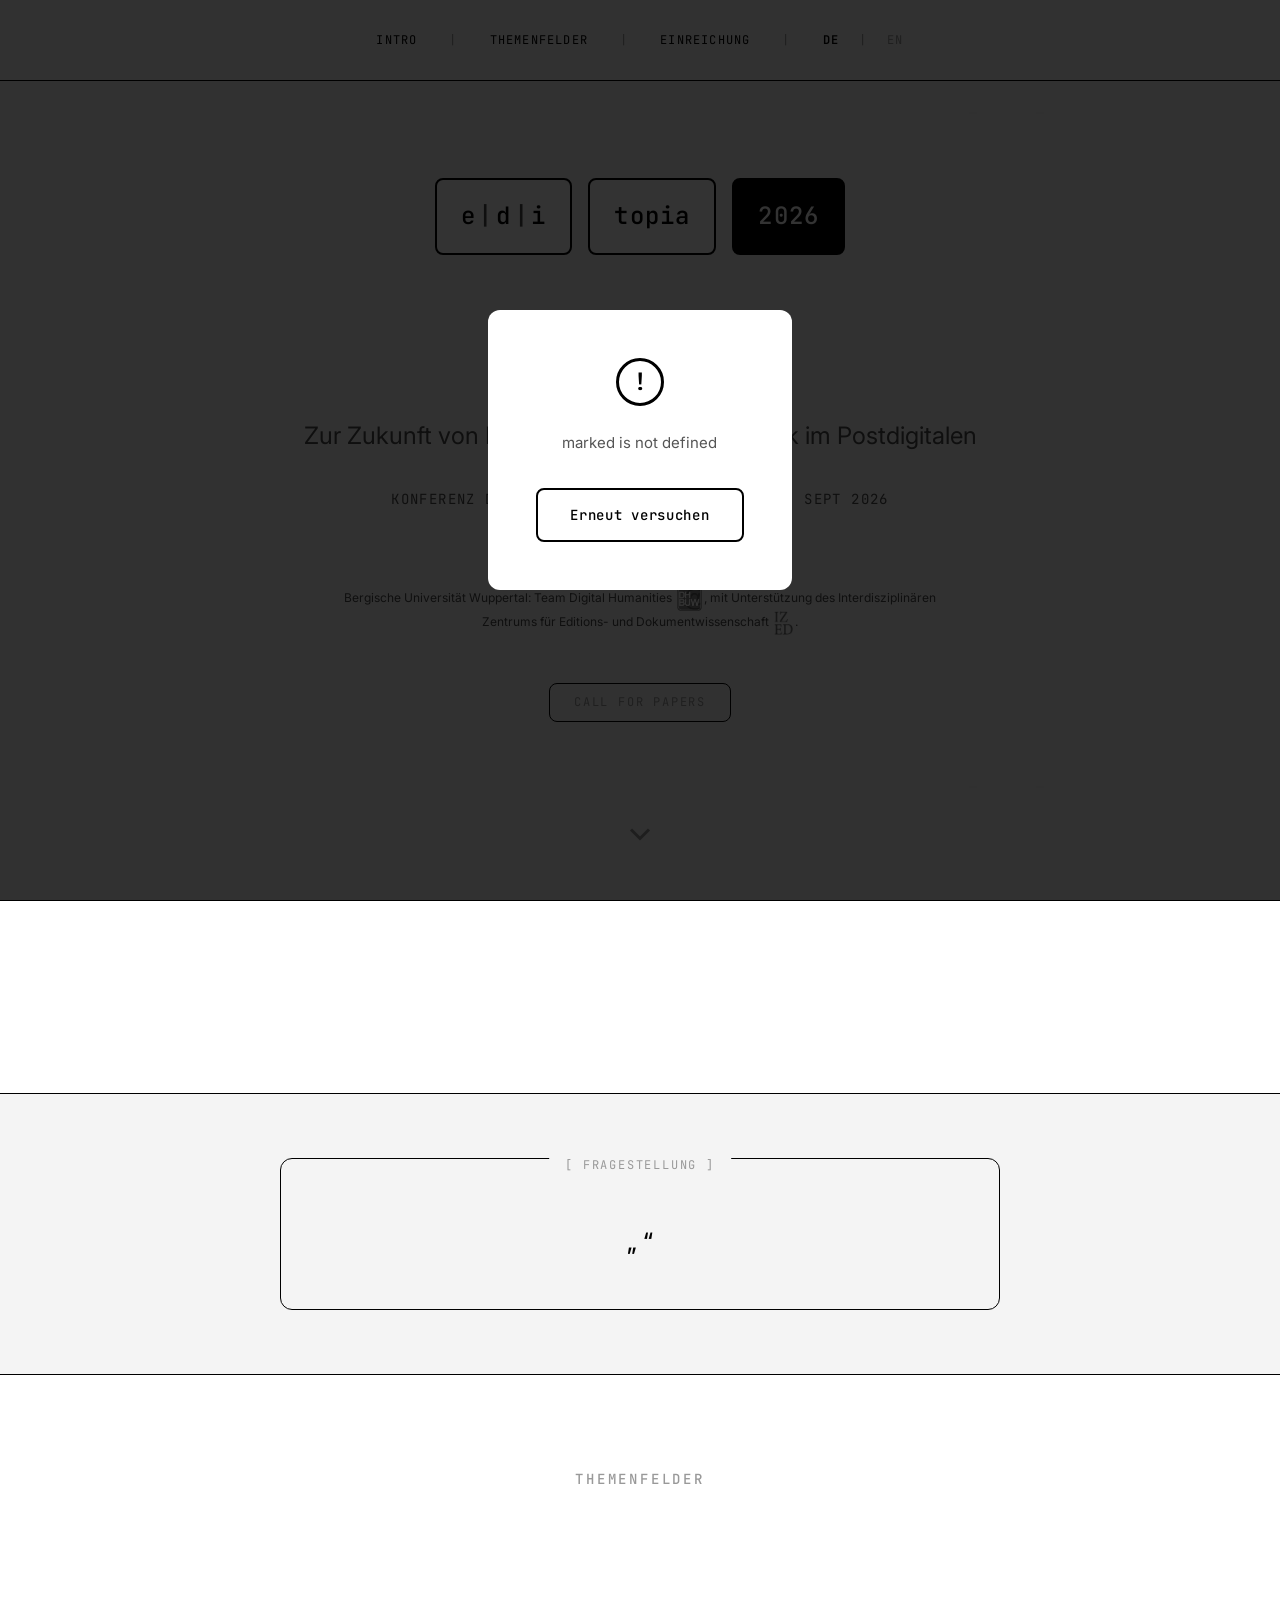
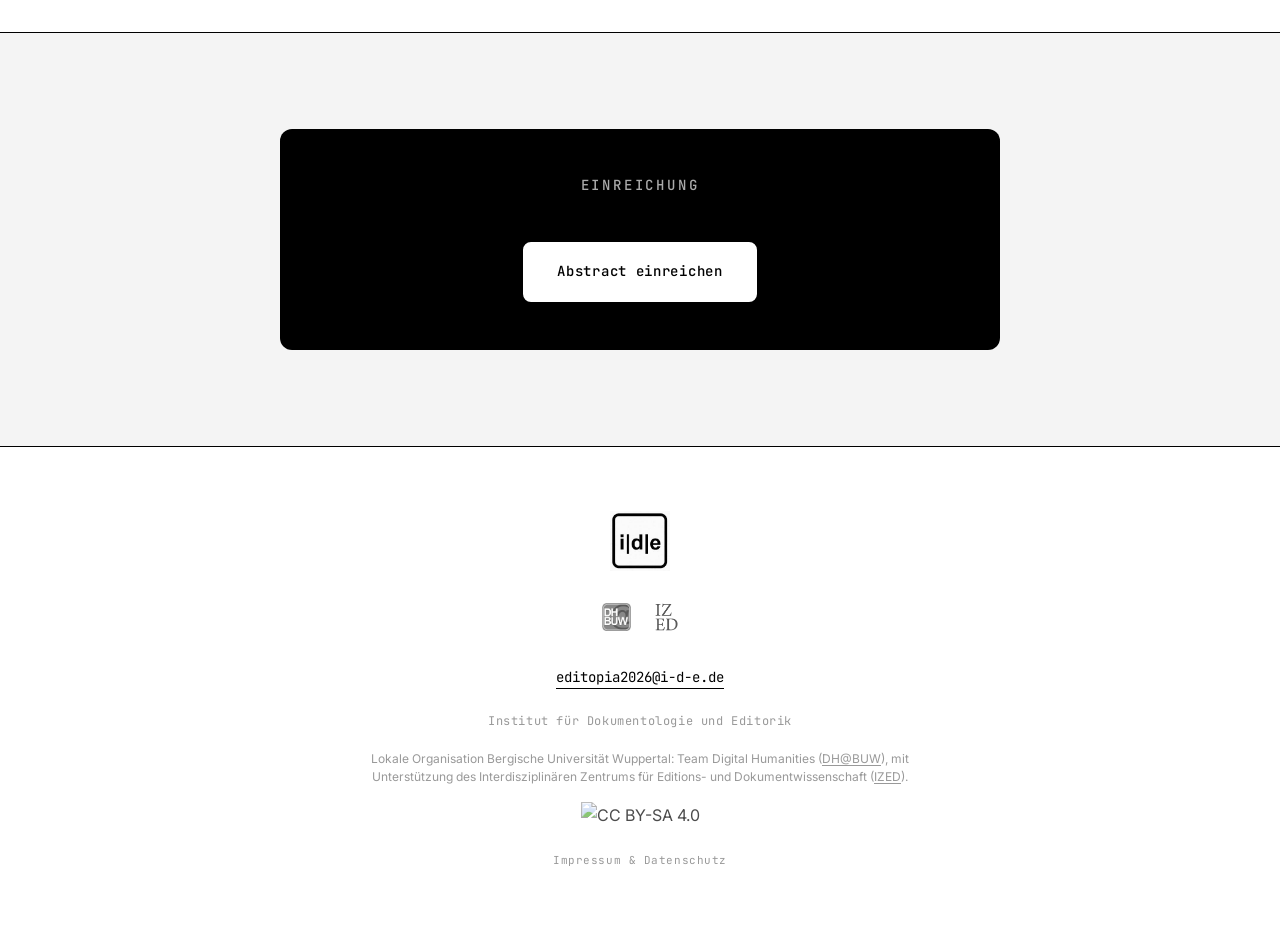
==== commit 7628362d: "feat: Add noscript fallback with links to CfP on GitHub Hide loading spinner and show CfP links (EN/" ====
--- a/index.html
+++ b/index.html
@@ -270,6 +270,15 @@
         <p class="loading-text" id="loading-text">Laden...</p>
     </div>
 
+    <!-- No-JS Fallback -->
+    <noscript>
+        <style>.loading { display: none !important; }</style>
+        <div class="noscript-notice">
+            <p>This site requires JavaScript to display its full content. You can read the Call for Papers on GitHub:</p>
+            <p><a href="https://github.com/i-d-e/editopia2026/blob/main/data/call-for-papers-en.md">Call for Papers (English)</a> | <a href="https://github.com/i-d-e/editopia2026/blob/main/data/call-for-papers-de.md">Call for Papers (Deutsch)</a></p>
+        </div>
+    </noscript>
+
     <!-- Scripts -->
     <script src="https://cdn.jsdelivr.net/npm/marked/marked.min.js"></script>
     <script src="main.js"></script>
--- a/styles.css
+++ b/styles.css
@@ -1050,6 +1050,23 @@
 }
 
 /* ========================================
+   No-JS Fallback
+   ======================================== */
+.noscript-notice {
+    max-width: var(--content-max);
+    margin: var(--space-xl) auto;
+    padding: var(--space-xl);
+    text-align: center;
+    font-size: 0.9375rem;
+    line-height: 1.6;
+}
+
+.noscript-notice a {
+    text-decoration: underline;
+    text-underline-offset: 2px;
+}
+
+/* ========================================
    Error Modal
    ======================================== */
 .error-modal {
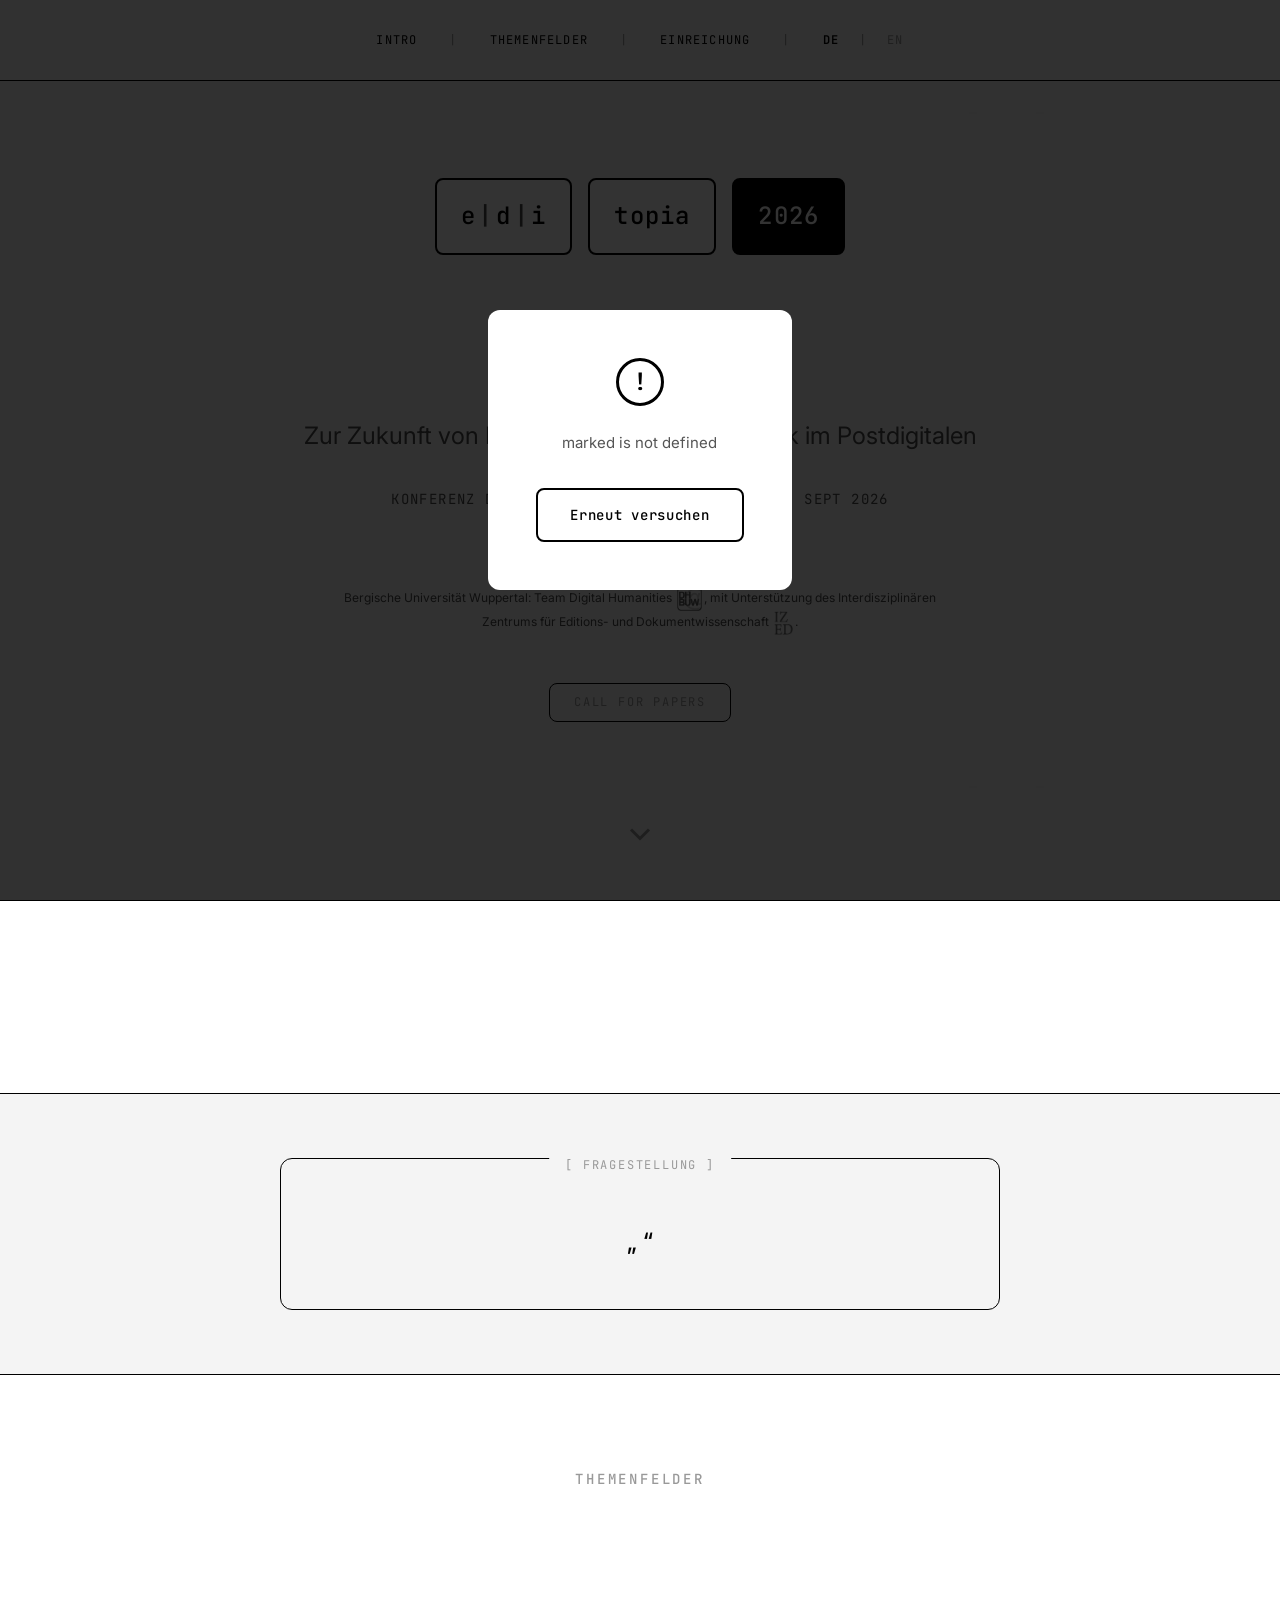
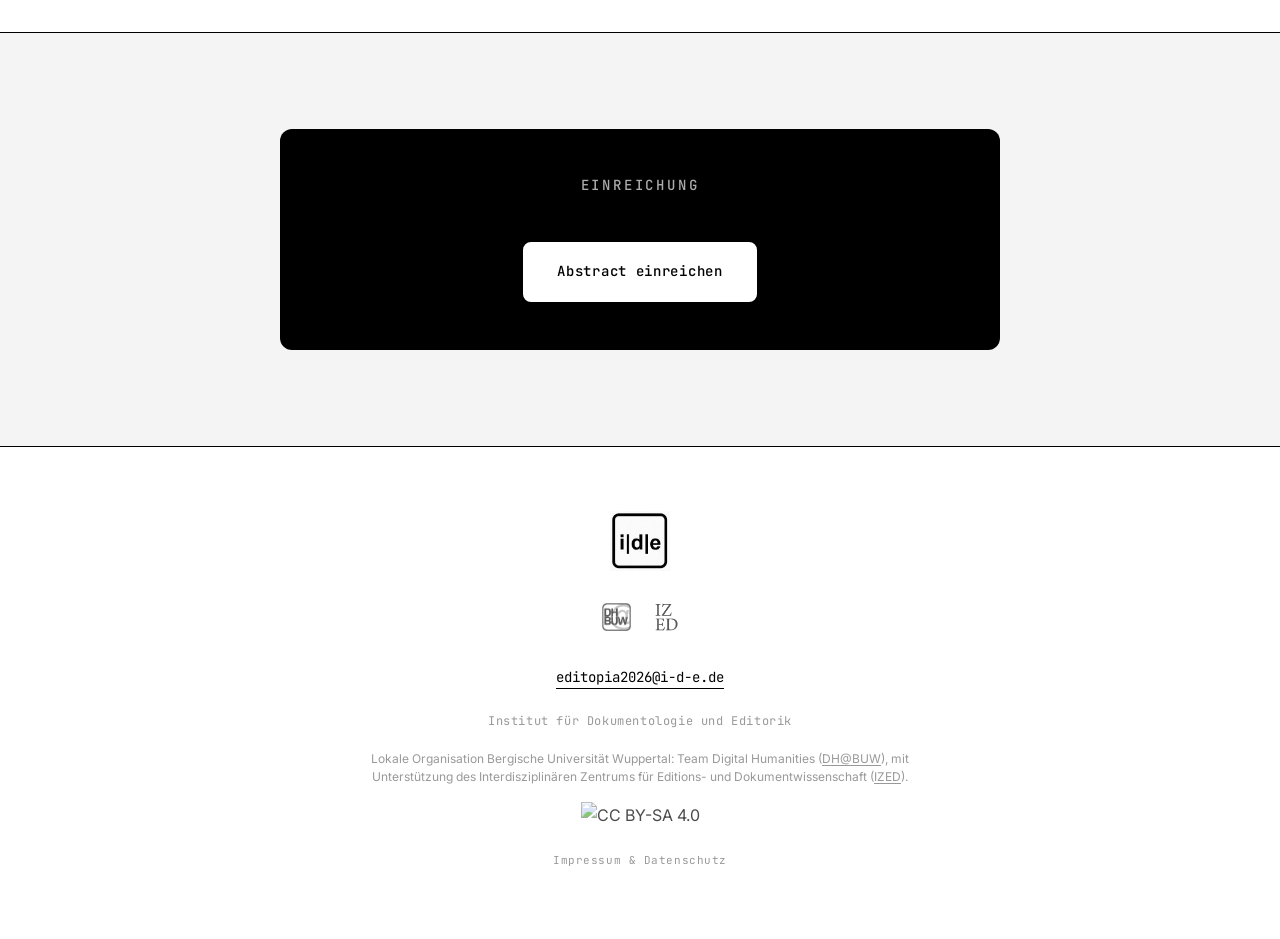
==== commit 818b154e: "feat: Extend CfP deadline to 5 April 2026 and add Lehrstuhl III logo Update submission deadline from" ====
--- a/index.html
+++ b/index.html
@@ -9,6 +9,8 @@
 
     <!-- SEO -->
     <link rel="canonical" href="https://editopia2026.i-d-e.de/">
+    <link rel="alternate" hreflang="de" href="https://editopia2026.i-d-e.de/">
+    <link rel="alternate" hreflang="en" href="https://editopia2026.i-d-e.de/en.html">
     <meta name="author" content="Institut für Dokumentologie und Editorik">
     <meta name="theme-color" content="#000000">
 
@@ -28,7 +30,7 @@
     <!-- Twitter Card -->
     <meta name="twitter:card" content="summary">
     <meta name="twitter:title" content="Editopia | Konferenz zur Zukunft von Dokumentologie und Editorik">
-    <meta name="twitter:description" content="Internationale Konferenz des IDE. Wuppertal, 2.-4. September 2026. Call for Papers bis 22. März 2026.">
+    <meta name="twitter:description" content="Internationale Konferenz des IDE. Wuppertal, 2.-4. September 2026. Call for Papers bis 5. April 2026.">
     <meta name="twitter:image" content="https://editopia2026.i-d-e.de/assets/img/ide-logo.jpeg">
 
     <!-- Fonts -->
@@ -274,8 +276,8 @@
     <noscript>
         <style>.loading { display: none !important; }</style>
         <div class="noscript-notice">
-            <p>This site requires JavaScript to display its full content. You can read the Call for Papers on GitHub:</p>
-            <p><a href="https://github.com/i-d-e/editopia2026/blob/main/data/call-for-papers-en.md">Call for Papers (English)</a> | <a href="https://github.com/i-d-e/editopia2026/blob/main/data/call-for-papers-de.md">Call for Papers (Deutsch)</a></p>
+            <p>This site requires JavaScript to display its full content. You can read the Call for Papers here:</p>
+            <p><a href="en.html">Call for Papers (English)</a></p>
         </div>
     </noscript>
 
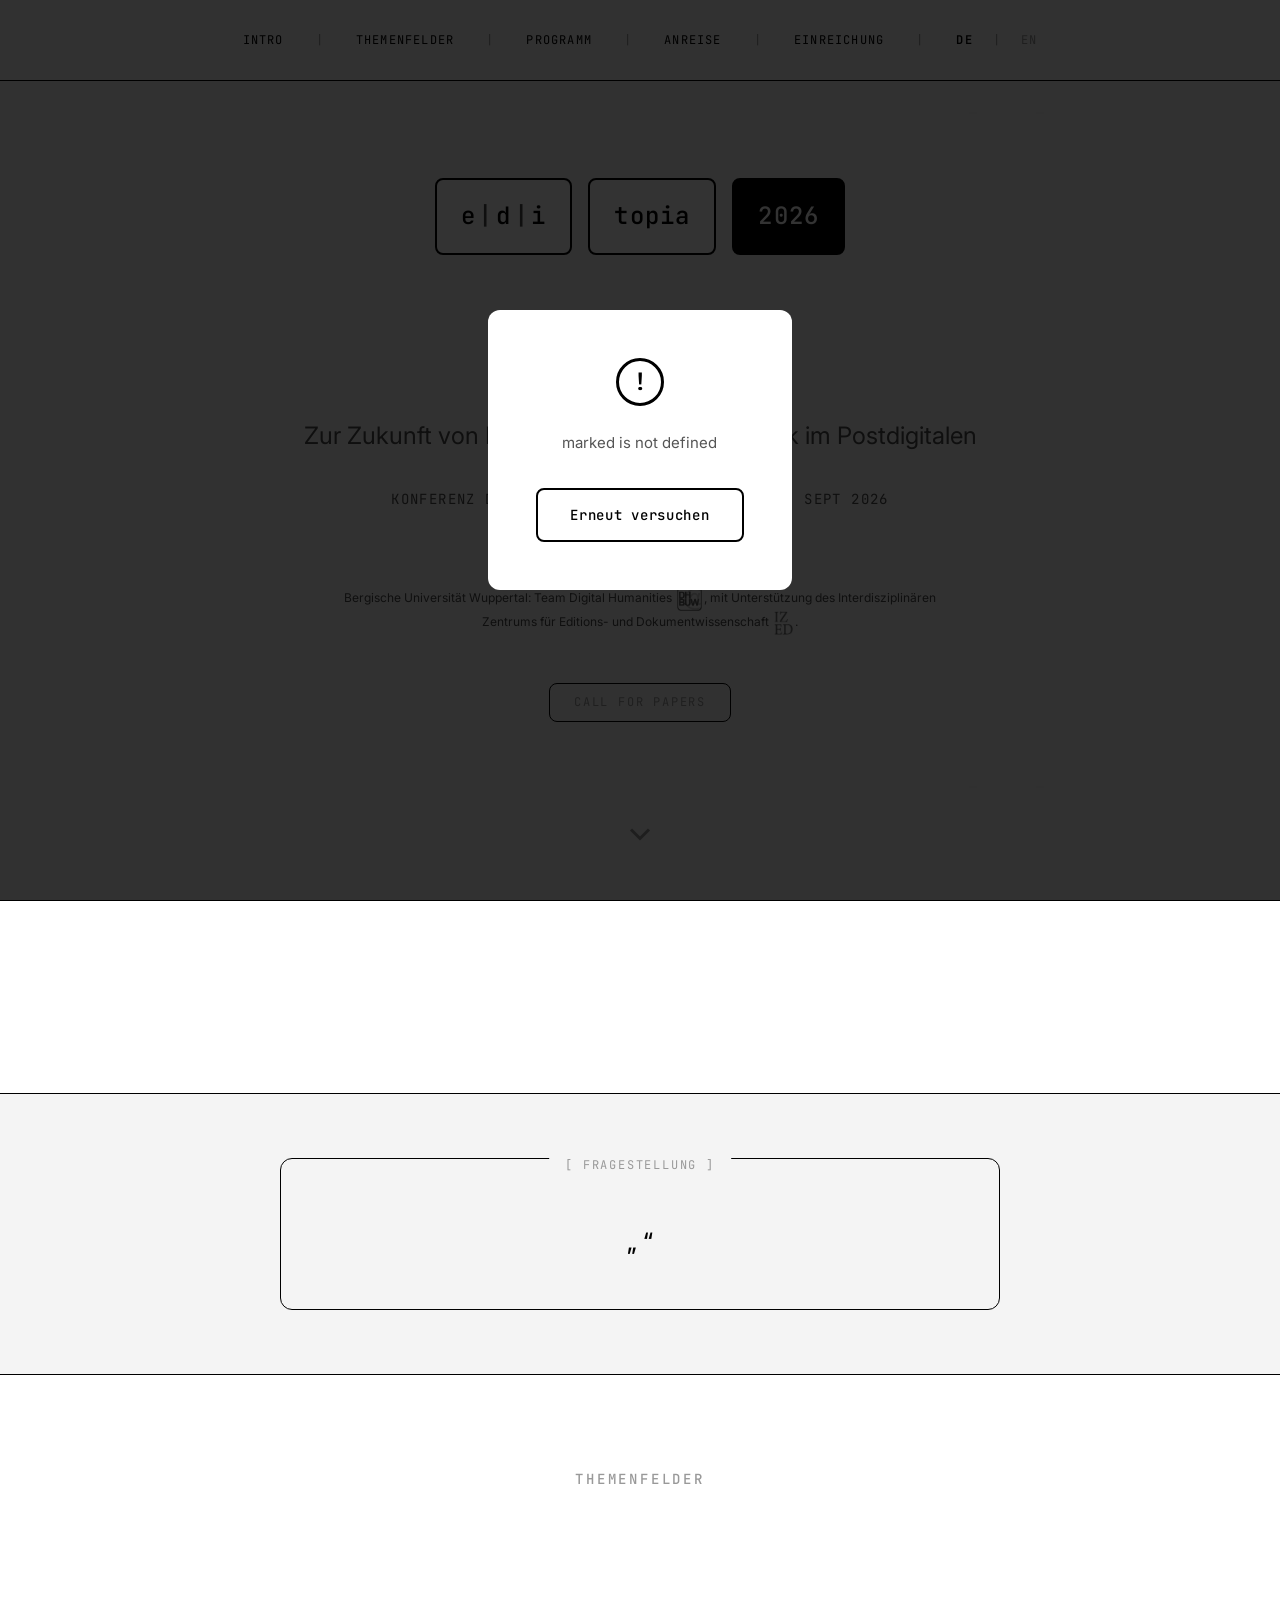
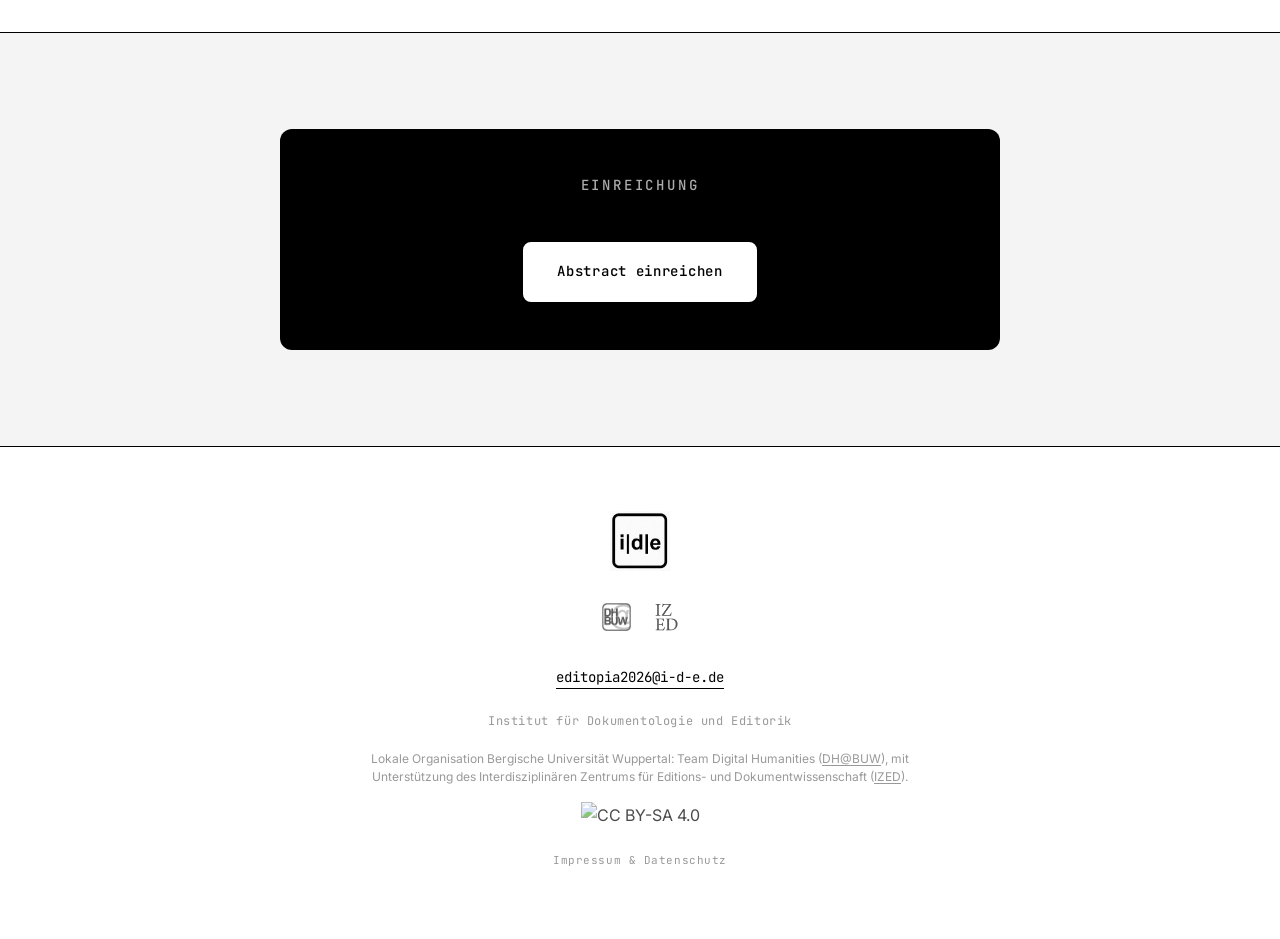
==== commit c4843bdf: "feat: publish travel page in nav + rename anniversary slot to Special Format Link anreise.html from " ====
--- a/index.html
+++ b/index.html
@@ -88,6 +88,10 @@
             <span class="nav-pipe">|</span>
             <a href="#themenfelder" class="nav-link" data-de="THEMENFELDER" data-en="TOPICS">THEMENFELDER</a>
             <span class="nav-pipe">|</span>
+            <a href="programm.html" class="nav-link" data-de="PROGRAMM" data-en="PROGRAMME">PROGRAMM</a>
+            <span class="nav-pipe">|</span>
+            <a href="anreise.html" class="nav-link" data-de="ANREISE" data-en="TRAVEL">ANREISE</a>
+            <span class="nav-pipe">|</span>
             <a href="#einreichung" class="nav-link" data-de="EINREICHUNG" data-en="SUBMISSION">EINREICHUNG</a>
             <span class="nav-pipe">|</span>
             <div class="lang-switch" id="lang-switch">
--- a/styles.css
+++ b/styles.css
@@ -8,7 +8,8 @@
     --ink-black: #000000;
     --paper-white: #FFFFFF;
     --off-white: #F4F4F4;
-    --dim-grey: #999999;  /* 6.3:1 on black, used for decorative/secondary text */
+    --dim-grey: #999999;  /* 6.3:1 on black, used for decorative/secondary (aria-hidden) text */
+    --content-grey: #595959;  /* 7.0:1 on white, 6.4:1 on off-white — WCAG AA for information-bearing text */
     --light-grey: #E0E0E0;
 
     /* Typography */
@@ -1456,3 +1457,243 @@
         display: none;
     }
 }
+
+/* ========================================
+   Programm / Schedule Page
+   ======================================== */
+
+.programm-header {
+    padding-top: calc(var(--space-2xl) + 60px);   /* clear fixed nav */
+    padding-bottom: var(--space-md);
+    background-color: var(--off-white);
+    text-align: center;
+}
+.programm-title { font-size: clamp(1.75rem, 3.5vw, 2.5rem); margin-bottom: var(--space-xs); }
+.programm-subtitle {
+    font-family: var(--font-mono); font-size: 0.875rem; letter-spacing: 0.1em; color: #4A4A4A;
+}
+
+.programm-section { padding-top: 0; padding-bottom: var(--space-2xl); }
+.container--schedule { max-width: 1400px; }
+
+/* ========================================
+   Travel & Accommodation (anreise.html)
+   ======================================== */
+.page-banner {
+    max-width: var(--content-max);
+    margin: 0 auto var(--space-xl);
+    padding: var(--space-md);
+    border: 2px dashed var(--content-grey);
+    border-radius: var(--border-radius);
+    font-family: var(--font-mono);
+    font-size: 0.8125rem;
+    line-height: 1.6;
+    color: var(--content-grey);
+    text-align: center;
+}
+
+.info-prose {
+    max-width: var(--content-max);
+    margin: 0 auto;
+    font-size: 1.0625rem;
+    line-height: 1.75;
+}
+.info-prose h2 {
+    font-size: clamp(1.25rem, 2.5vw, 1.6rem);
+    margin: var(--space-2xl) 0 var(--space-sm);
+    padding-bottom: var(--space-xs);
+    border-bottom: var(--border-thin);
+}
+.info-prose h2:first-child { margin-top: 0; }
+.info-lead {
+    margin-bottom: var(--space-lg);
+    padding-bottom: var(--space-md);
+    border-bottom: 1px solid var(--light-grey);
+    font-size: 0.9375rem;
+    color: var(--content-grey);
+    font-style: italic;
+}
+.info-prose h3 {
+    margin: var(--space-md) 0 var(--space-xs);
+    font-family: var(--font-mono);
+    font-size: 0.9375rem;
+    font-weight: 500;
+    letter-spacing: 0.03em;
+}
+.info-prose p { margin-bottom: var(--space-sm); }
+.info-prose ul { list-style: none; margin: 0 0 var(--space-md); }
+.info-prose li {
+    padding: var(--space-xs) 0;
+    border-bottom: 1px solid var(--light-grey);
+}
+.info-prose li:last-child { border-bottom: none; }
+.info-prose a { text-decoration: underline; text-underline-offset: 2px; }
+
+.info-label {
+    display: inline-block;
+    min-width: 9rem;
+    font-family: var(--font-mono);
+    font-size: 0.8125rem;
+    letter-spacing: 0.03em;
+    color: var(--content-grey);
+}
+
+.placeholder {
+    font-family: var(--font-mono);
+    font-size: 0.85em;
+    padding: 0.1em 0.45em;
+    border: 1px dashed var(--content-grey);
+    border-radius: 4px;
+    color: var(--content-grey);
+    white-space: nowrap;
+}
+
+.info-fig {
+    max-width: 640px;
+    margin: var(--space-lg) auto var(--space-xl);
+}
+.info-fig img {
+    display: block;
+    width: 100%;
+    height: auto;
+    border: var(--border-thin);
+    border-radius: var(--border-radius);
+    background-color: var(--paper-white);
+}
+.info-fig figcaption {
+    margin-top: var(--space-sm);
+    font-family: var(--font-mono);
+    font-size: 0.8125rem;
+    line-height: 1.6;
+    color: var(--content-grey);
+    text-align: center;
+}
+
+.schedule {
+    --sched-cols: 5rem 1.75rem minmax(10rem, 16rem) 1fr 4rem; /* time no speaker title dur */
+    border: var(--border-thin);
+    border-radius: var(--border-radius);
+    overflow: hidden;
+    background-color: var(--paper-white);
+}
+.schedule-loading {
+    padding: var(--space-2xl); text-align: center; font-family: var(--font-mono);
+    font-size: 0.875rem; letter-spacing: 0.1em; color: var(--dim-grey);
+}
+.schedule-warning {
+    padding: var(--space-sm) var(--space-lg); border-bottom: var(--border-thin);
+    background-color: var(--off-white); font-family: var(--font-mono);
+    font-size: 0.75rem; letter-spacing: 0.05em; color: var(--content-grey);
+}
+#schedule:focus { outline: none; }                 /* programmatic skip target */
+
+/* ---- Day band ---- */
+.schedule-day { display: block; }
+.sched-day {
+    border-top: var(--border-thick); border-bottom: var(--border-thin);
+    background-color: var(--off-white); padding: var(--space-sm) var(--space-lg);
+    font-family: var(--font-mono); font-size: 0.875rem; font-weight: 500;
+    letter-spacing: 0.2em; text-transform: uppercase; color: var(--ink-black);
+}
+.schedule-day:first-of-type .sched-day { border-top: none; }
+
+/* ---- Section band: box + pipe ---- */
+.sched-section {
+    display: flex; align-items: center; gap: var(--space-md);
+    padding: var(--space-xs) var(--space-lg); border-bottom: var(--border-thin);
+    background-color: var(--paper-white);
+}
+.sched-section-time {
+    font-family: var(--font-mono); font-size: 0.75rem; color: var(--dim-grey); min-width: 6rem;
+}
+.sched-section-badge {
+    display: inline-flex; align-items: center; gap: 0.4em; margin: 0;
+    padding: var(--space-xs) var(--space-md);
+    border: var(--border-medium); border-radius: var(--border-radius);
+    font-family: var(--font-mono); font-size: 0.75rem; font-weight: 500;
+    letter-spacing: 0.1em; text-transform: uppercase;
+}
+.sched-section-badge .pipe { color: var(--dim-grey); }
+.sched-section-n {
+    background-color: var(--ink-black); color: var(--paper-white);
+    padding: 0 0.5em; border-radius: 3px;          /* echoes .logo-year */
+}
+
+/* ---- Talk row (grid; <dt>s are visually-hidden/out of flow → <dd>s map to tracks) ---- */
+.talk-list { list-style: none; }
+.sched-dl {
+    display: grid; grid-template-columns: var(--sched-cols);
+    align-items: baseline; gap: var(--space-xs) var(--space-md);
+    padding: var(--space-sm) var(--space-lg); margin: 0;
+    border-bottom: var(--border-thin); transition: background-color var(--transition-fast);
+}
+/* last visible element of the last day drops its border, regardless of type (talk/band/section/unknown) */
+.schedule-day:last-of-type > *:last-child,
+.schedule-day:last-of-type .talk-list:last-child .sched-row:last-child .sched-dl { border-bottom: none; }
+.sched-row:hover .sched-dl { background-color: var(--off-white); }
+.sched-time { font-family: var(--font-mono); font-size: 0.8125rem; font-weight: 500; color: var(--ink-black); }
+.sched-no { font-family: var(--font-mono); font-size: 0.8125rem; color: var(--content-grey); text-align: center; }
+.sched-speaker { font-family: var(--font-primary); font-weight: 600; font-size: 0.9375rem; line-height: 1.35; }
+.sched-title  { font-family: var(--font-primary); font-weight: 500; font-size: 0.9375rem; line-height: 1.4; }
+.sched-dur    { font-family: var(--font-mono); font-size: 0.75rem; color: var(--content-grey); text-align: right; white-space: nowrap; }
+
+/* ---- TBA ---- */
+.sched-tba { grid-column: 3 / 5; font-style: italic; color: var(--content-grey); font-weight: 400; }
+
+/* ---- Bands: break (muted) + plenary (inverted) ---- */
+.sched-band {
+    display: grid; grid-template-columns: 1fr auto; align-items: baseline;
+    gap: var(--space-xs) var(--space-md); padding: var(--space-sm) var(--space-lg);
+    border-bottom: var(--border-thin);
+}
+.sched-band-heading { font-size: 1rem; margin: 0; }
+.sched-band-meta { font-family: var(--font-mono); font-size: 0.75rem; text-align: right; white-space: nowrap; margin: 0; }
+.sched-band--break { background-color: var(--off-white); }
+.sched-band--break .sched-band-heading { font-family: var(--font-primary); font-weight: 400; font-style: italic; color: var(--content-grey); }
+.sched-band--break .sched-band-meta { color: var(--content-grey); }
+.sched-band--plenary { background-color: var(--ink-black); color: var(--paper-white); }
+.sched-band--plenary .sched-band-heading { font-family: var(--font-primary); font-weight: 600; }
+.sched-band--plenary .sched-band-meta { color: #AAAAAA; }   /* 7.6:1 on black, as .facts-box */
+.sched-band--plenary :focus-visible { outline-color: var(--paper-white); }
+
+/* ---- Unknown fallback (degraded, never dropped) ---- */
+.sched-row--unknown { padding: var(--space-md) var(--space-lg); color: var(--content-grey); font-family: var(--font-mono); font-size: 0.8125rem; border-bottom: var(--border-thin); }
+
+/* ---- Mobile: stack ---- */
+@media (max-width: 768px) {
+    .container--schedule { max-width: 100%; }
+    .programm-header { padding-top: calc(var(--space-3xl) + 70px); }
+    .sched-dl {
+        grid-template-columns: auto 1fr auto;
+        grid-template-areas: "no time dur" "speaker speaker speaker" "title title title";
+        gap: var(--space-xs) var(--space-sm); padding: var(--space-md);
+    }
+    .sched-no   { grid-area: no; }
+    .sched-time { grid-area: time; align-self: center; }
+    .sched-dur  { grid-area: dur; align-self: center; }
+    .sched-speaker { grid-area: speaker; margin-top: var(--space-xs); }
+    .sched-title   { grid-area: title; }
+    .sched-tba     { grid-area: speaker; }
+    .sched-band { grid-template-columns: 1fr; }
+    .sched-band-meta { text-align: left; }
+    .sched-section { flex-wrap: wrap; gap: var(--space-sm); }
+    .sched-section-time { min-width: 0; }
+}
+@media (max-width: 480px) {
+    .sched-day { padding: var(--space-sm) var(--space-md); font-size: 0.75rem; letter-spacing: 0.15em; }
+    .sched-dl, .sched-section, .sched-band { padding: var(--space-sm) var(--space-md); }
+    .sched-title { font-size: 0.9375rem; } .sched-speaker { font-size: 0.875rem; }
+}
+
+/* ---- Print (extends the existing @media print rules above) ---- */
+@media print {
+    .skip-link { display: none !important; }
+    .schedule { border: 1px solid black; }
+    .schedule-day { break-before: page; }
+    .schedule-day:first-of-type { break-before: avoid; }
+    .schedule-section, .sched-band, .sched-row { break-inside: avoid; }
+    .sched-day, .sched-section-badge { break-after: avoid; }
+    .sched-band--plenary { background-color: white !important; color: black !important; border: 2px solid black; }
+    .sched-band--plenary .sched-band-heading, .sched-band--plenary .sched-band-meta { color: black !important; }
+    .sched-band--break { background-color: white !important; }
+}
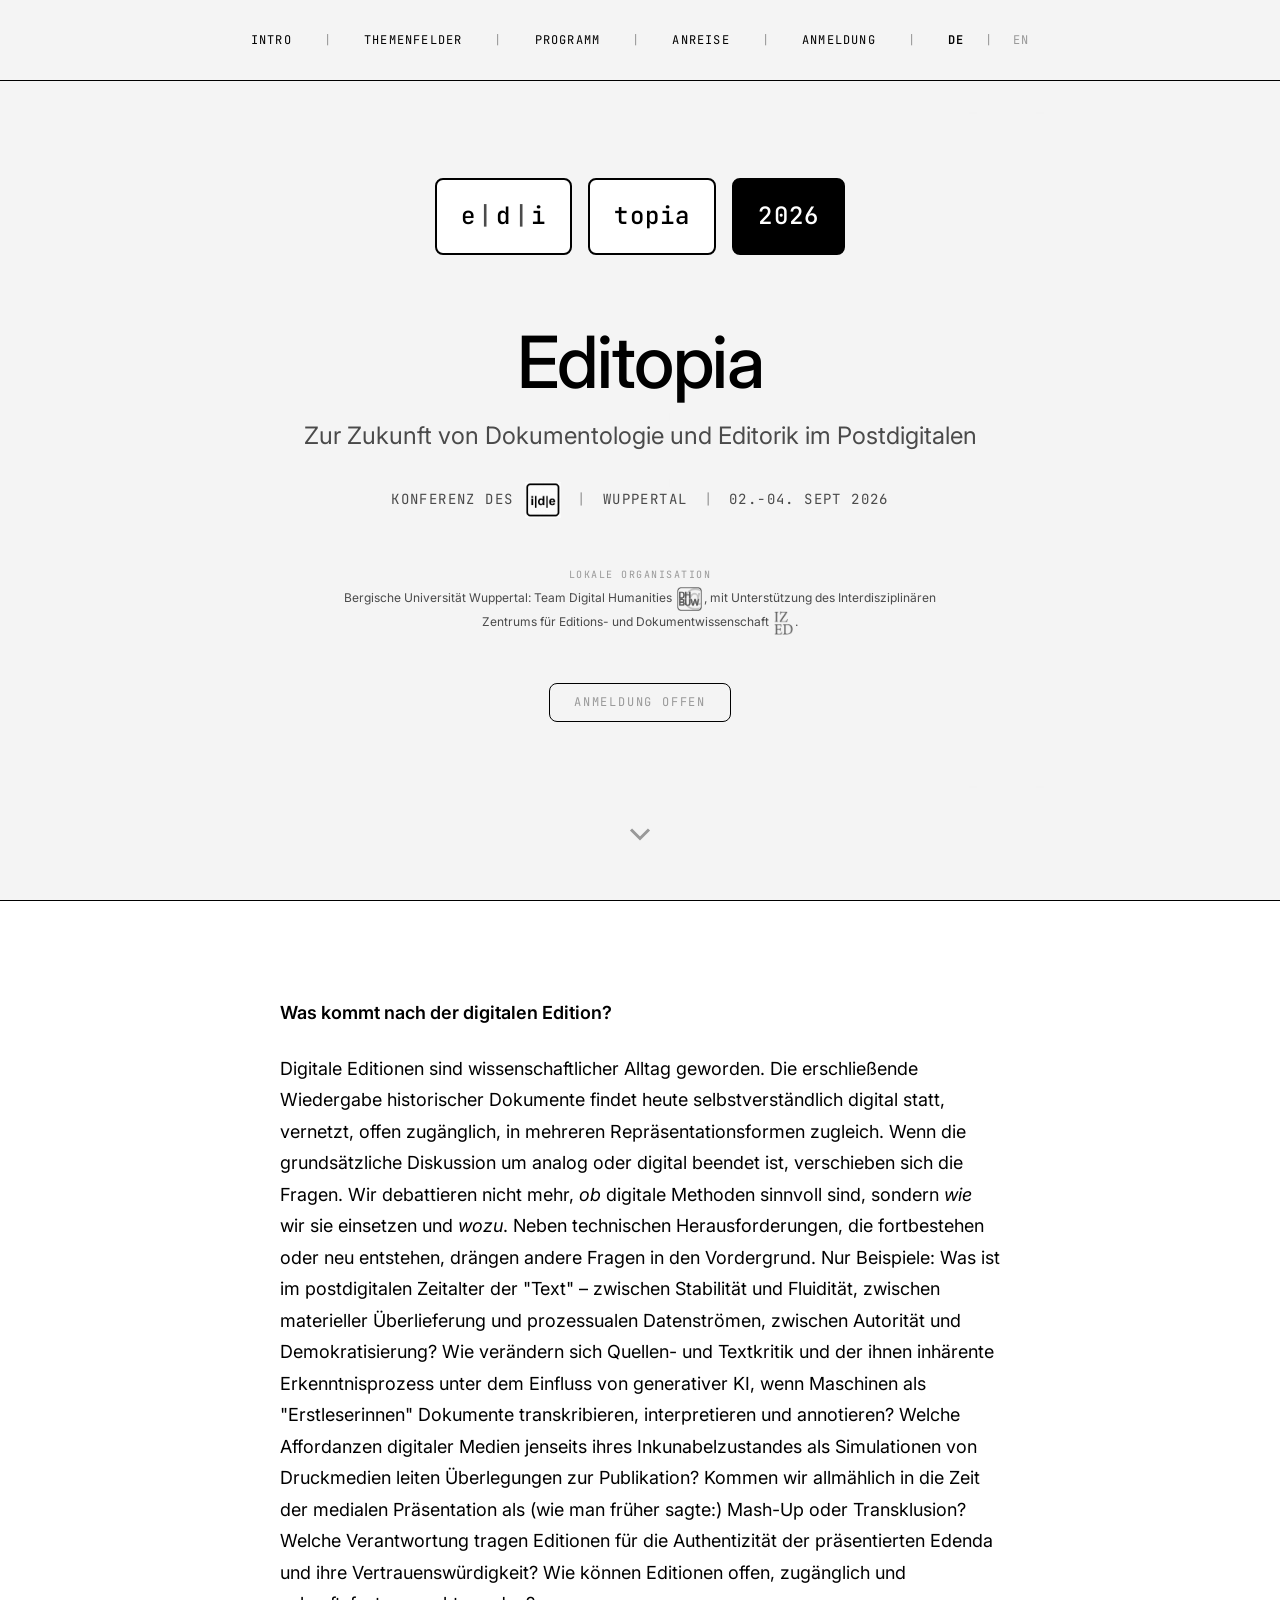
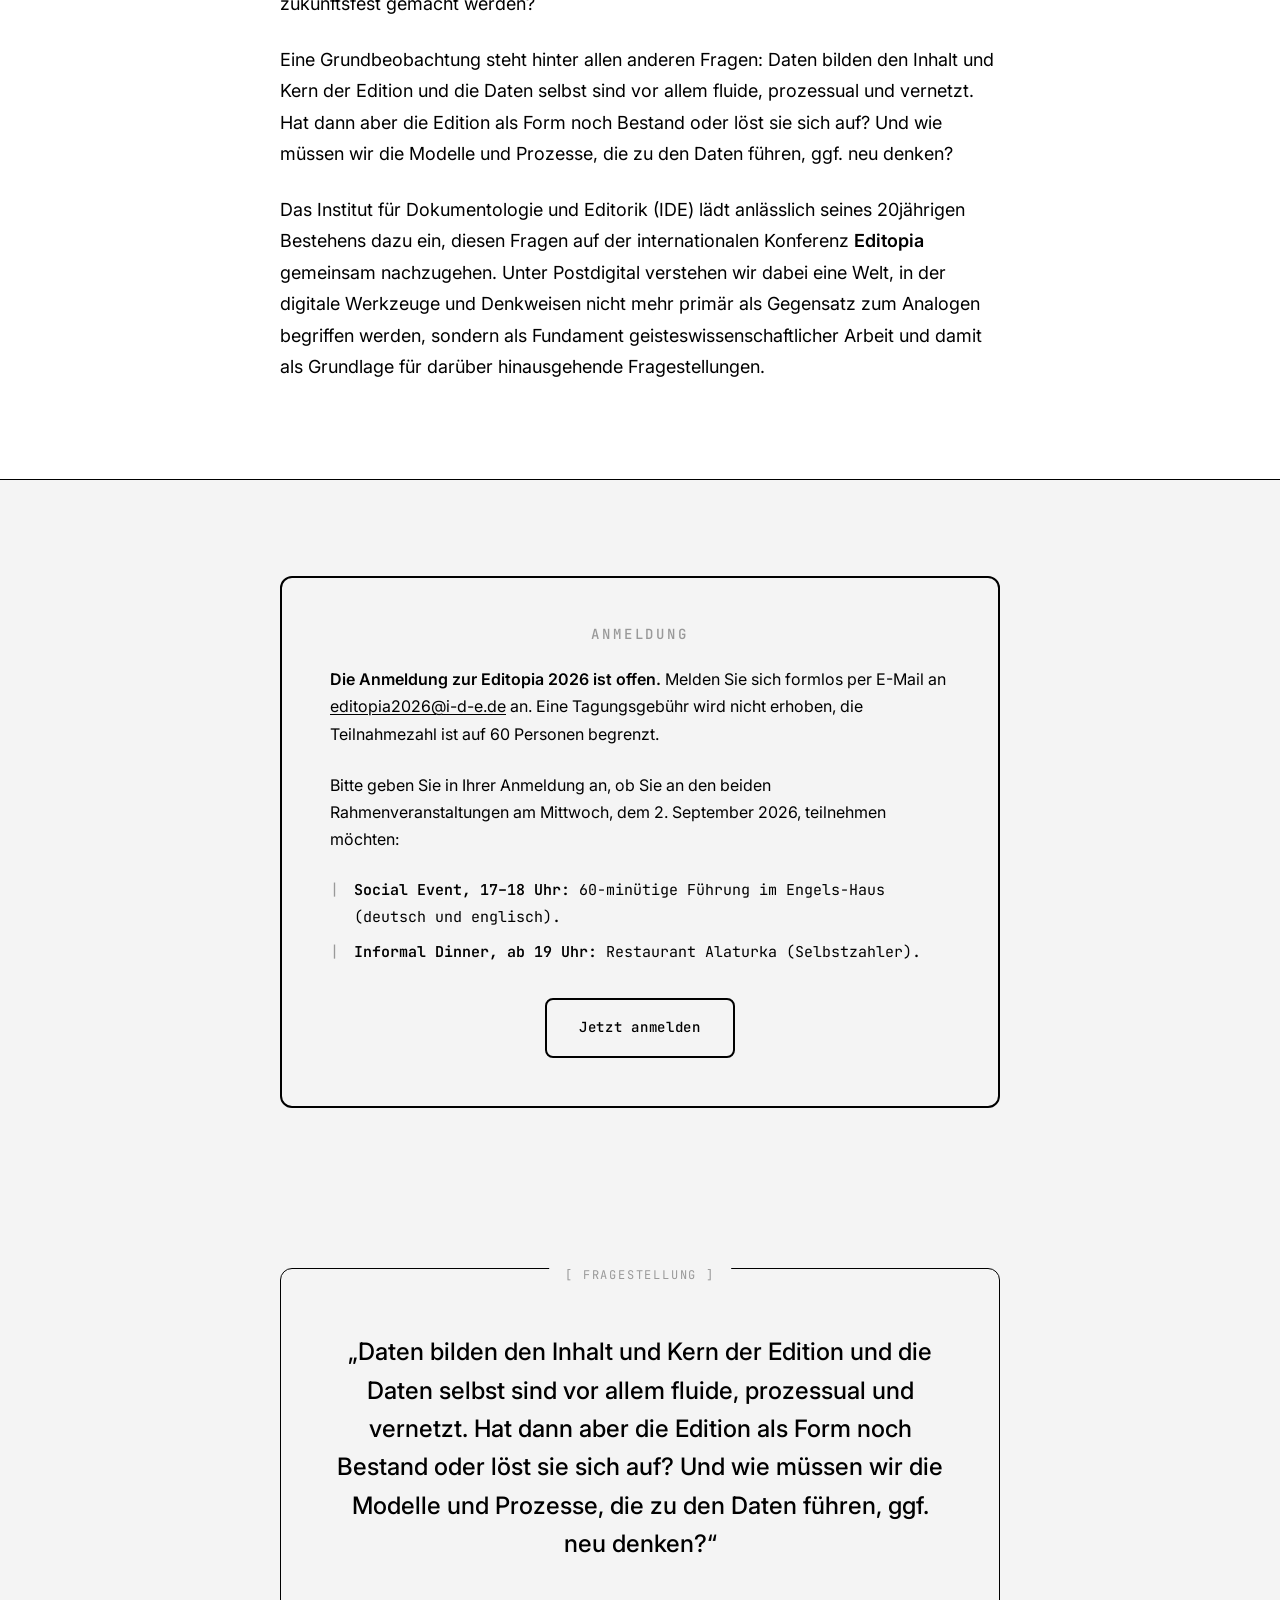
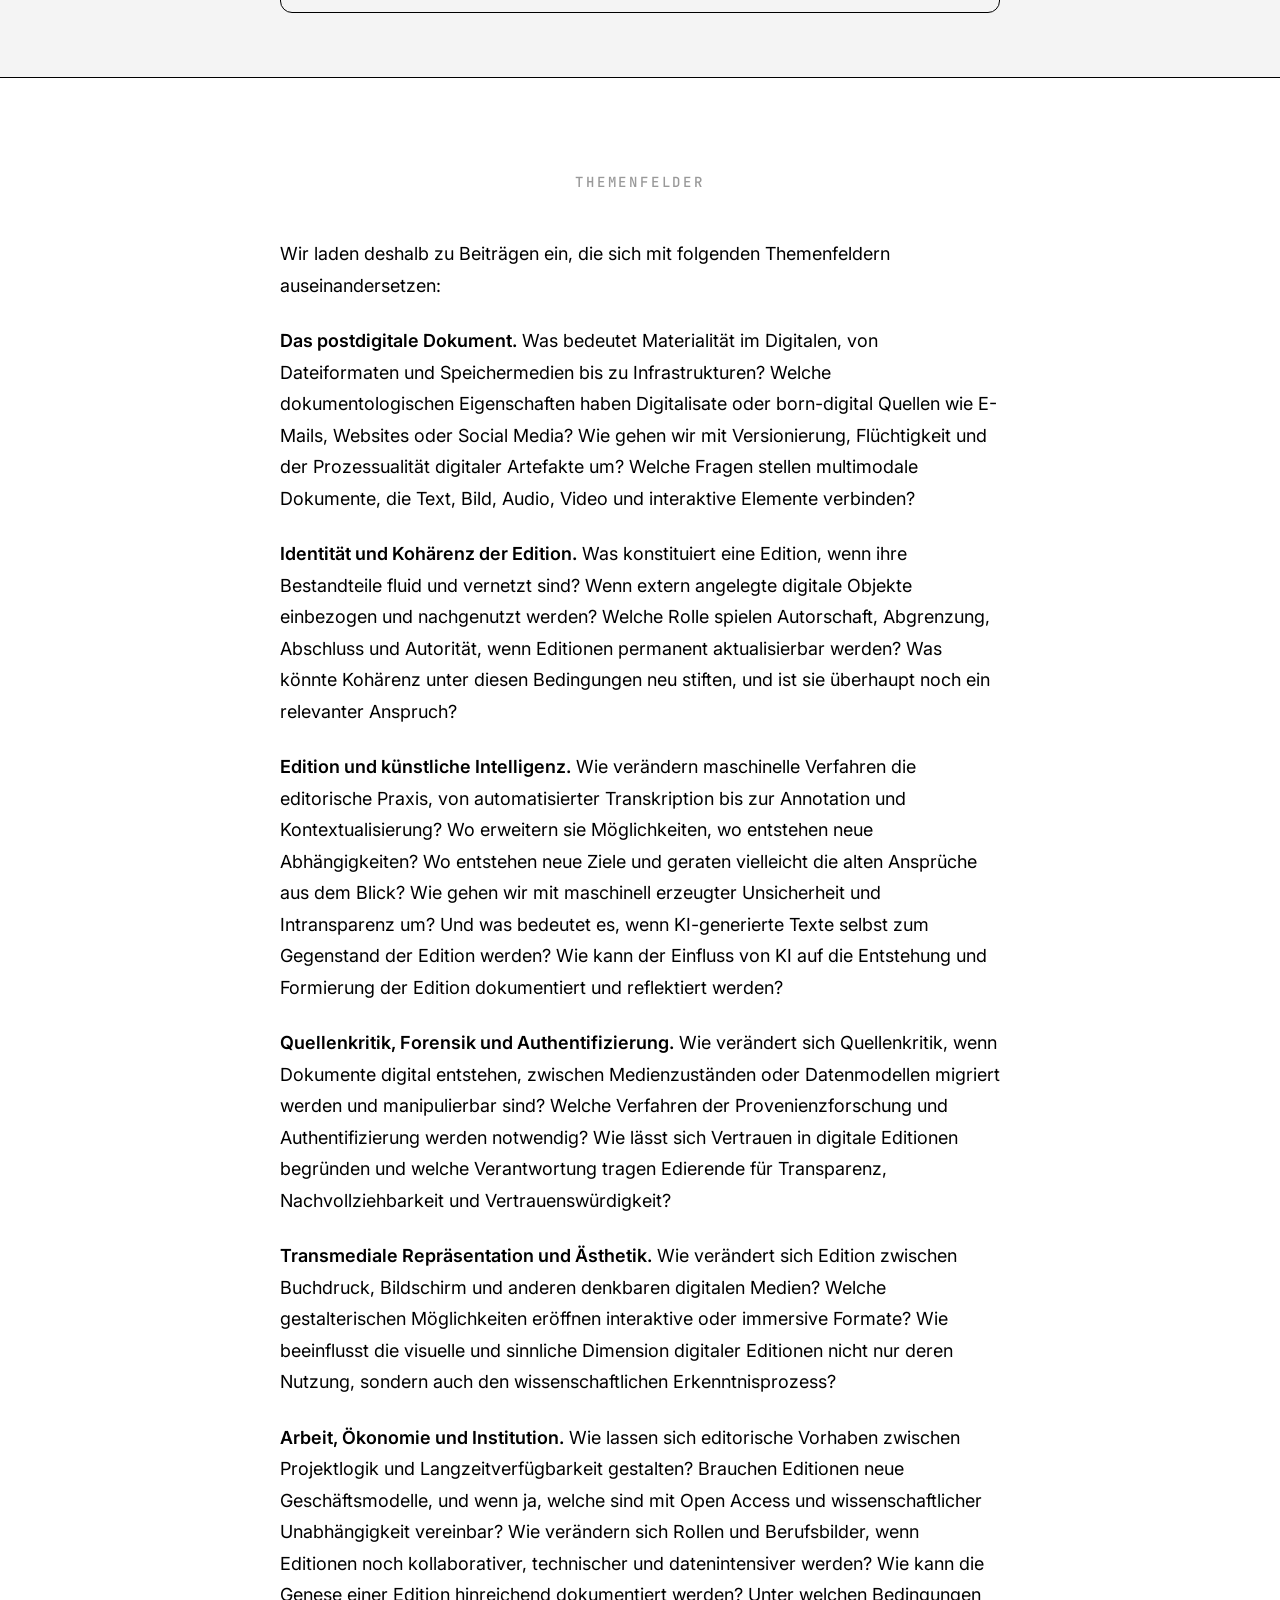
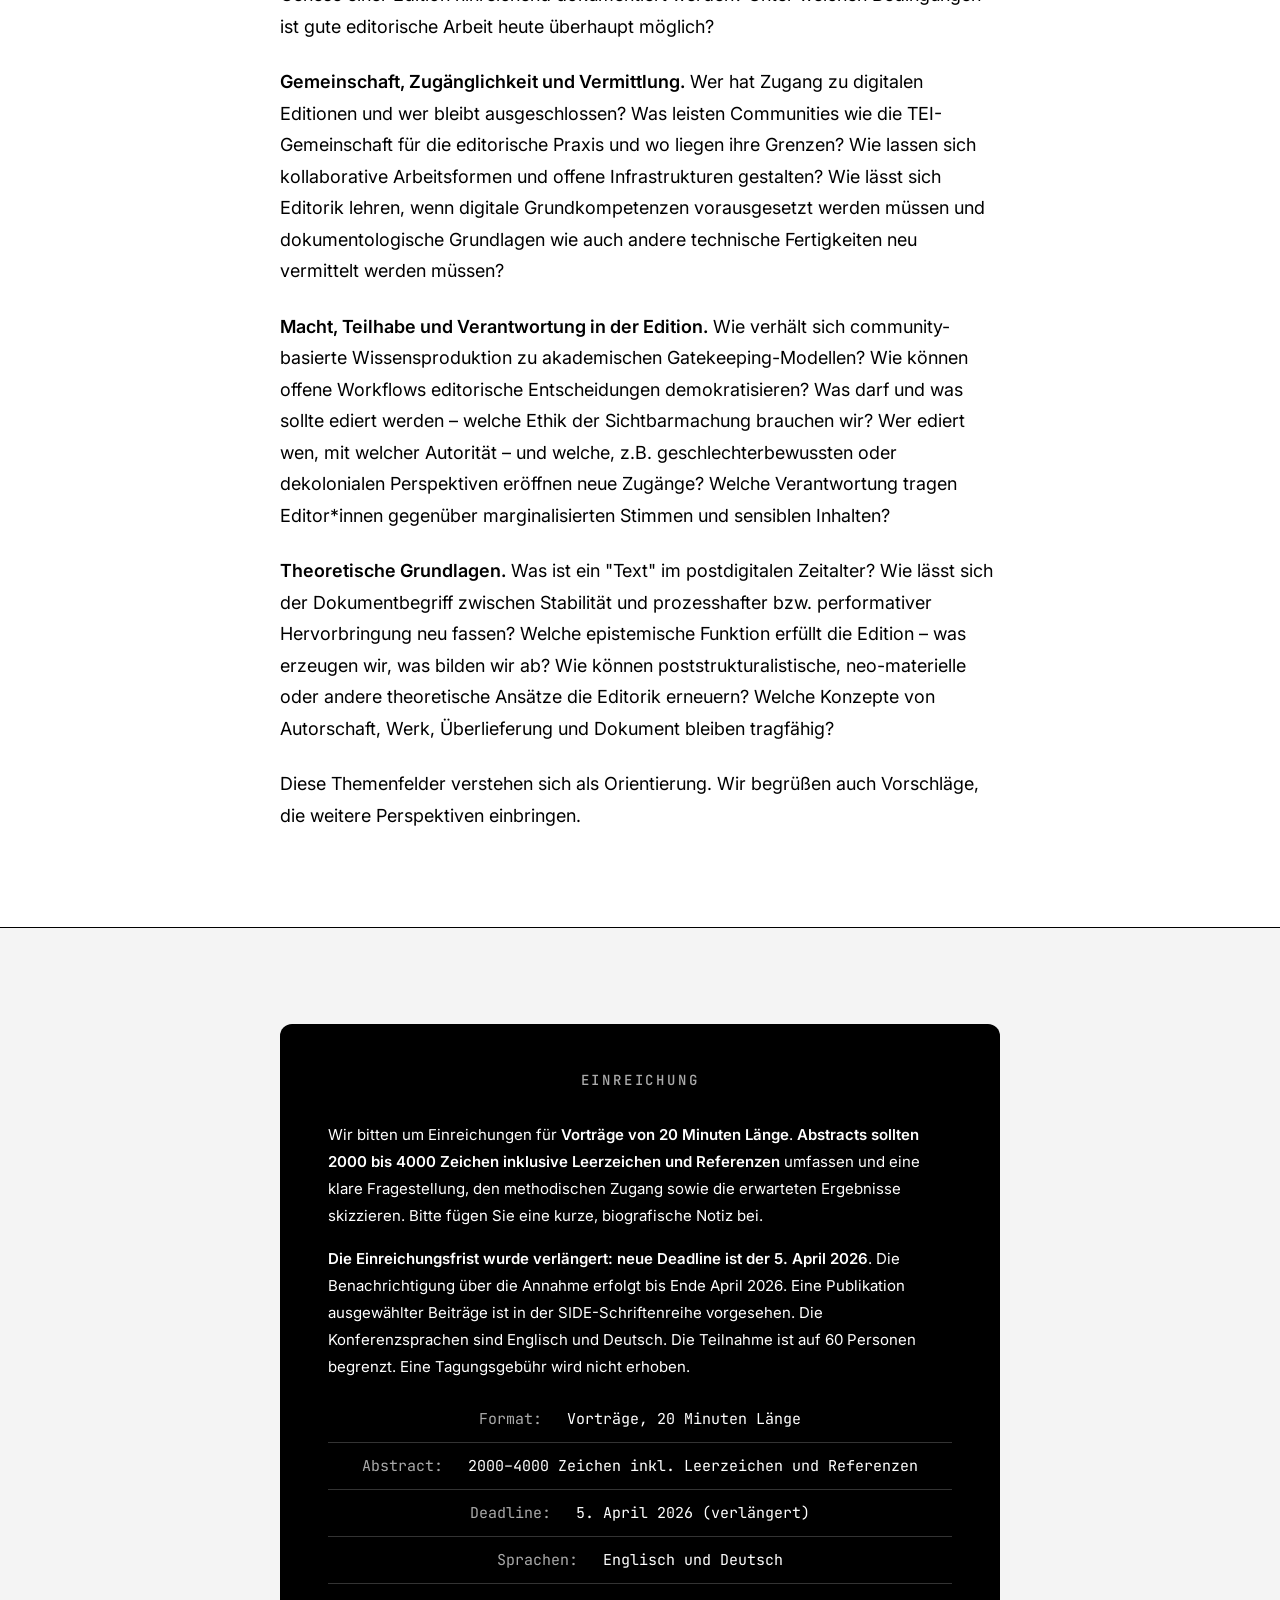
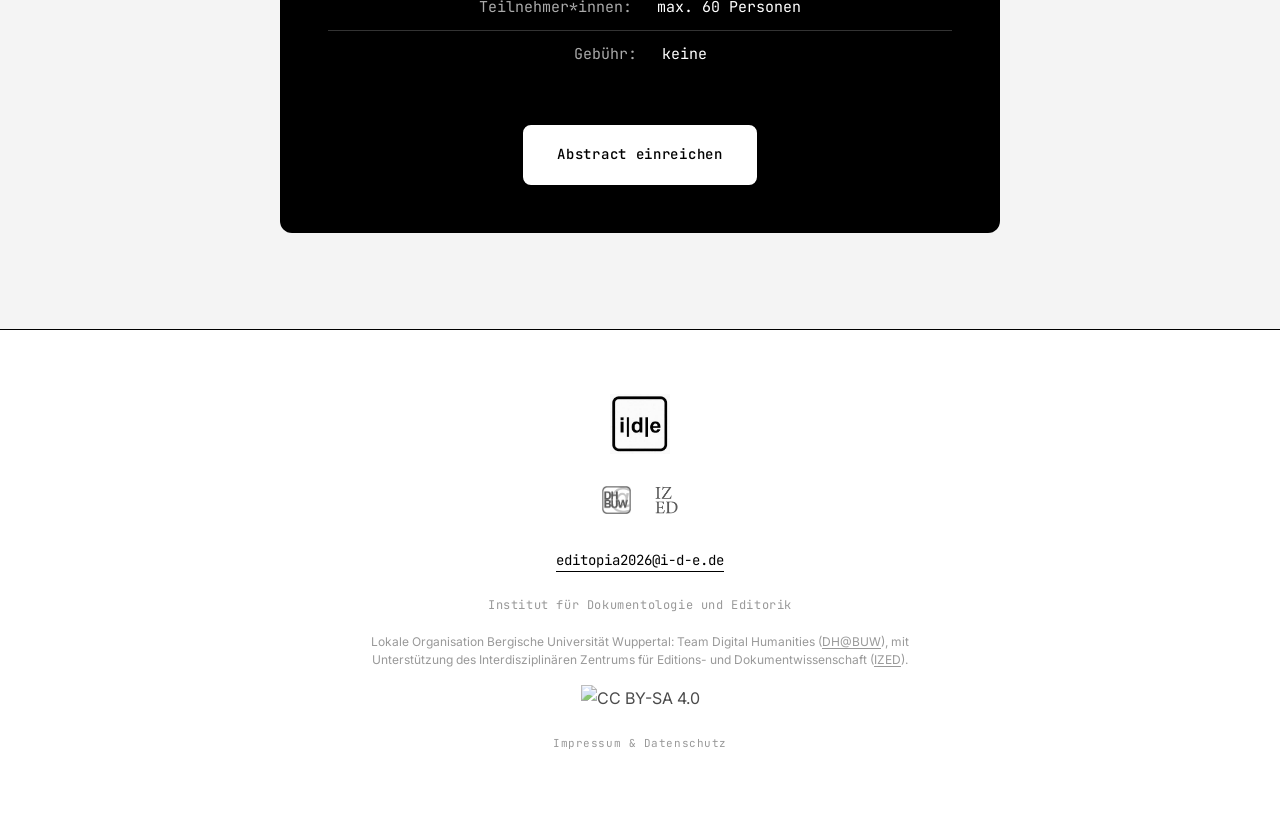
==== commit 00343f90: "feat: Anmeldung veröffentlichen, marked lokal einbinden Anmeldung: - Neuer Abschnitt "## registratio" ====
--- a/index.html
+++ b/index.html
@@ -30,7 +30,7 @@
     <!-- Twitter Card -->
     <meta name="twitter:card" content="summary">
     <meta name="twitter:title" content="Editopia | Konferenz zur Zukunft von Dokumentologie und Editorik">
-    <meta name="twitter:description" content="Internationale Konferenz des IDE. Wuppertal, 2.-4. September 2026. Call for Papers bis 5. April 2026.">
+    <meta name="twitter:description" content="Internationale Konferenz des IDE. Wuppertal, 2.-4. September 2026. Anmeldung offen: editopia2026@i-d-e.de">
     <meta name="twitter:image" content="https://editopia2026.i-d-e.de/assets/img/ide-logo.jpeg">
 
     <!-- Fonts -->
@@ -92,7 +92,7 @@
             <span class="nav-pipe">|</span>
             <a href="anreise.html" class="nav-link" data-de="ANREISE" data-en="TRAVEL">ANREISE</a>
             <span class="nav-pipe">|</span>
-            <a href="#einreichung" class="nav-link" data-de="EINREICHUNG" data-en="SUBMISSION">EINREICHUNG</a>
+            <a href="#anmeldung" class="nav-link" data-de="ANMELDUNG" data-en="REGISTRATION">ANMELDUNG</a>
             <span class="nav-pipe">|</span>
             <div class="lang-switch" id="lang-switch">
                 <button type="button" class="lang-btn active" data-lang="de" aria-label="Deutsch" aria-pressed="true">DE</button>
@@ -129,7 +129,7 @@
             <span class="hero-org-label" id="hero-org-label">Lokale Organisation</span>
             <p class="hero-org-text" id="hero-org-text">Bergische Universität Wuppertal: Team Digital Humanities <a href="https://geschichte.uni-wuppertal.de/de/lehrgebiete/digital-humanities/" target="_blank" rel="noopener"><img src="assets/img/dhbuw-logo-grey.png" alt="DH@BUW" class="hero-org-logo"></a>, mit Unterstützung des Interdisziplinären Zentrums für Editions- und Dokumentwissenschaft <a href="https://www.ized.uni-wuppertal.de/" target="_blank" rel="noopener"><img src="assets/img/ized-logo-grey.png" alt="IZED" class="hero-org-logo hero-org-logo-ized"></a>.</p>
         </div>
-        <span class="hero-badge">CALL FOR PAPERS</span>
+        <span class="hero-badge">ANMELDUNG OFFEN</span>
         <a href="#intro" class="scroll-hint" id="scroll-hint" aria-label="Zum Inhalt scrollen">
             <svg class="scroll-arrow" viewBox="0 0 24 24" fill="none" stroke="currentColor" stroke-width="2">
                 <path d="M6 9l6 6 6-6"/>
@@ -144,6 +144,21 @@
             <div class="container">
                 <div class="intro-text" id="intro-text">
                     <!-- Content loaded from Markdown -->
+                </div>
+            </div>
+        </section>
+
+        <!-- Anmeldung -->
+        <section class="section section-registration" id="anmeldung">
+            <div class="container">
+                <div class="reg-box">
+                    <h2 class="section-title" id="registration-title">Anmeldung</h2>
+                    <div class="reg-content" id="registration-content">
+                        <!-- Content loaded from Markdown -->
+                    </div>
+                    <a href="mailto:editopia2026@i-d-e.de?subject=Anmeldung%20Editopia%202026" class="btn btn-outline" id="register-btn">
+                        Jetzt anmelden
+                    </a>
                 </div>
             </div>
         </section>
@@ -286,7 +301,9 @@
     </noscript>
 
     <!-- Scripts -->
-    <script src="https://cdn.jsdelivr.net/npm/marked/marked.min.js"></script>
+    <!-- marked v18.0.7 (MIT), vendored locally: the unversioned CDN path stopped
+         resolving when marked 16 dropped the root marked.min.js build -->
+    <script src="assets/js/marked.umd.js"></script>
     <script src="main.js"></script>
 </body>
 </html>
--- a/styles.css
+++ b/styles.css
@@ -650,6 +650,62 @@
 }
 
 /* ========================================
+   Registration Section
+   ======================================== */
+.reg-box {
+    max-width: var(--content-max);
+    margin: 0 auto;
+    padding: var(--space-xl);
+    border: var(--border-medium);
+    border-radius: var(--border-radius-lg);
+    text-align: center;
+}
+
+.reg-box .section-title {
+    margin-bottom: var(--space-md);
+}
+
+.reg-content {
+    text-align: left;
+    margin-bottom: var(--space-lg);
+}
+
+.reg-content p {
+    margin-bottom: var(--space-md);
+}
+
+/* Prose links stay recognisable — same treatment as .info-prose on the travel page */
+.reg-content a {
+    text-decoration: underline;
+    text-underline-offset: 2px;
+}
+
+.reg-content ul {
+    list-style: none;
+    font-family: var(--font-mono);
+    font-size: 0.9375rem;
+    line-height: 1.8;
+}
+
+/* Pipe instead of a bullet — the divider element from the design spec */
+.reg-content li {
+    position: relative;
+    padding-left: var(--space-md);
+    margin-bottom: var(--space-xs);
+}
+
+.reg-content li::before {
+    content: "|";
+    position: absolute;
+    left: 0;
+    color: var(--dim-grey);
+}
+
+.reg-content > :last-child {
+    margin-bottom: 0;
+}
+
+/* ========================================
    Hard Facts Section
    ======================================== */
 .section-facts {
@@ -1501,8 +1557,6 @@
 .info-prose h2 {
     font-size: clamp(1.25rem, 2.5vw, 1.6rem);
     margin: var(--space-2xl) 0 var(--space-sm);
-    padding-bottom: var(--space-xs);
-    border-bottom: var(--border-thin);
 }
 .info-prose h2:first-child { margin-top: 0; }
 .info-lead {
@@ -1522,21 +1576,25 @@
 }
 .info-prose p { margin-bottom: var(--space-sm); }
 .info-prose ul { list-style: none; margin: 0 0 var(--space-md); }
-.info-prose li {
-    padding: var(--space-xs) 0;
-    border-bottom: 1px solid var(--light-grey);
-}
-.info-prose li:last-child { border-bottom: none; }
+.info-prose li { padding: var(--space-xs) 0; }
+/* label/value rows: fixed label column, value wraps within its own column */
+.info-prose li:has(> .info-label) {
+    display: flex;
+    align-items: baseline;
+    gap: var(--space-sm);
+}
 .info-prose a { text-decoration: underline; text-underline-offset: 2px; }
 
 .info-label {
-    display: inline-block;
-    min-width: 9rem;
+    flex: 0 0 9rem;
     font-family: var(--font-mono);
     font-size: 0.8125rem;
     letter-spacing: 0.03em;
     color: var(--content-grey);
 }
+
+.info-prose ul.hotel-list { list-style: disc; padding-left: 1.25rem; }
+.hotel-addr { color: var(--content-grey); }
 
 .placeholder {
     font-family: var(--font-mono);
@@ -1552,6 +1610,7 @@
     max-width: 640px;
     margin: var(--space-lg) auto var(--space-xl);
 }
+.info-fig > a { display: block; text-decoration: none; }
 .info-fig img {
     display: block;
     width: 100%;
@@ -1566,7 +1625,7 @@
     font-size: 0.8125rem;
     line-height: 1.6;
     color: var(--content-grey);
-    text-align: center;
+    text-align: left;
 }
 
 .schedule {
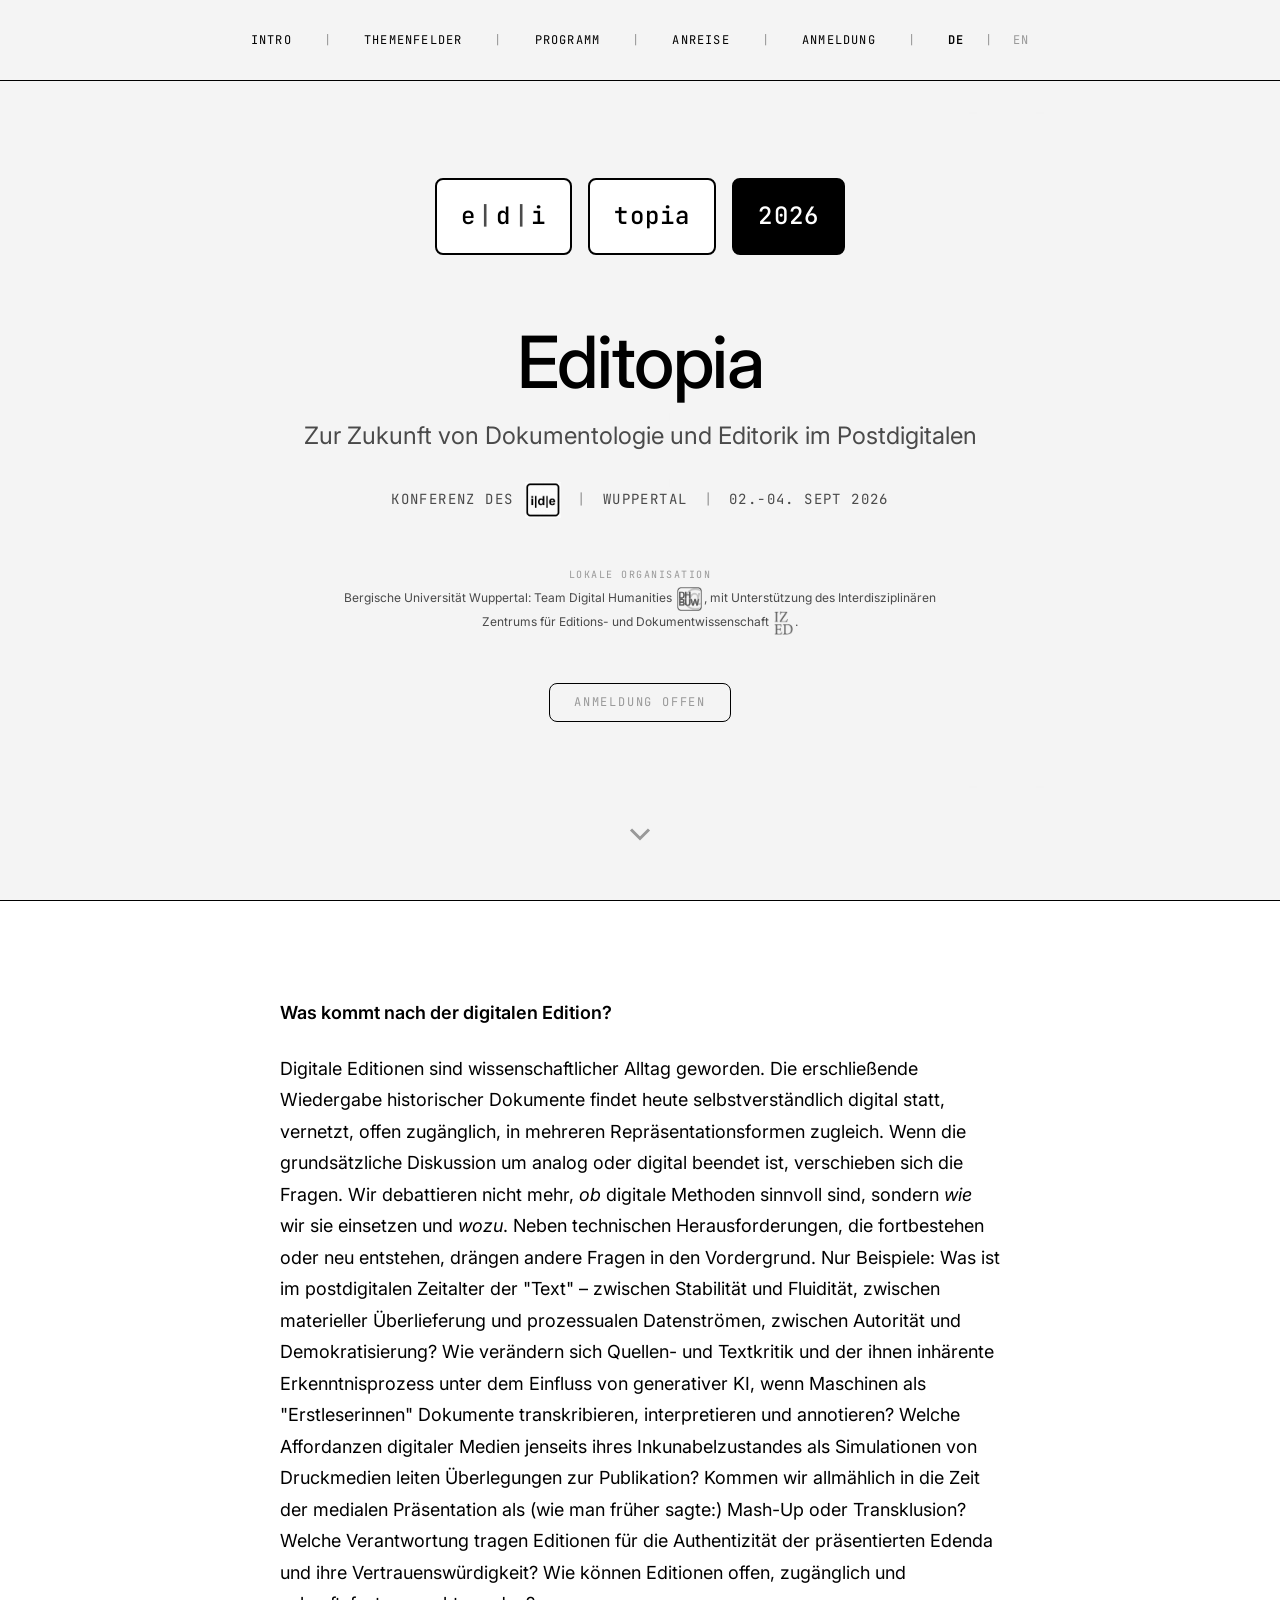
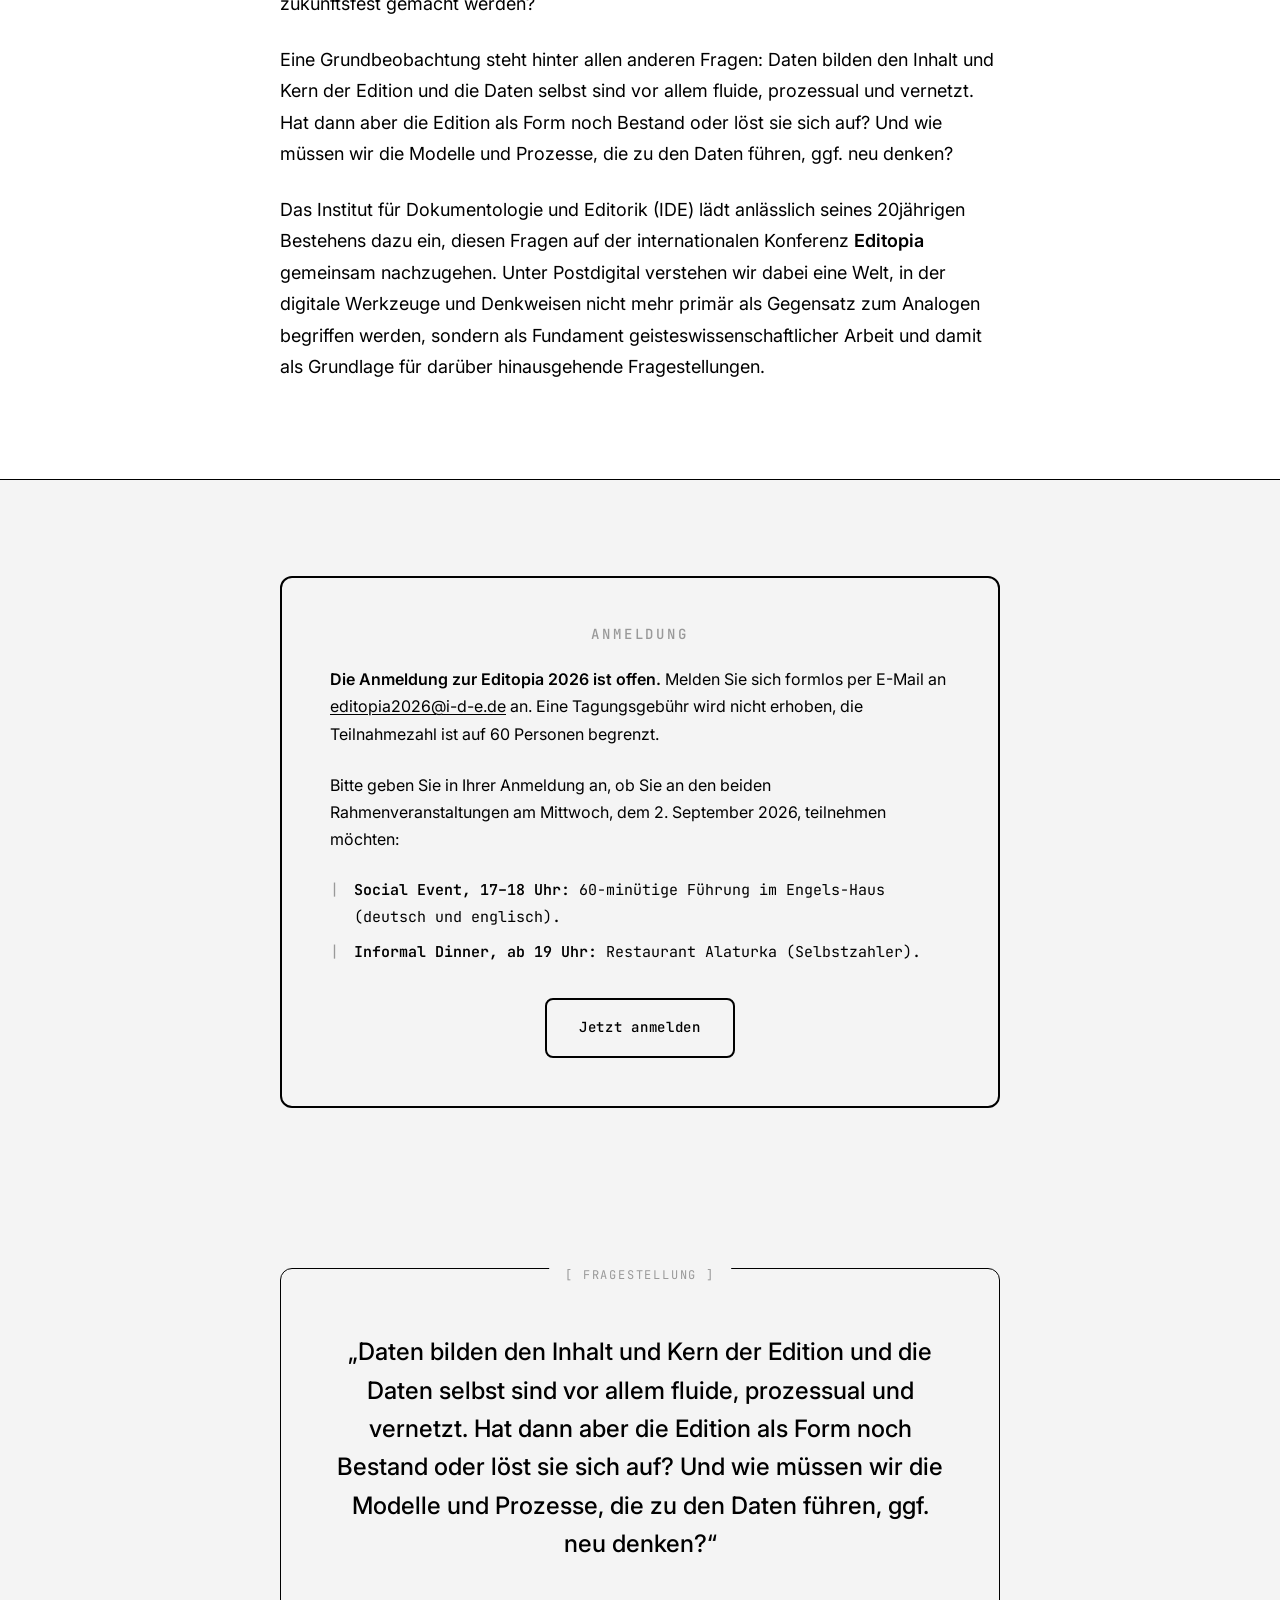
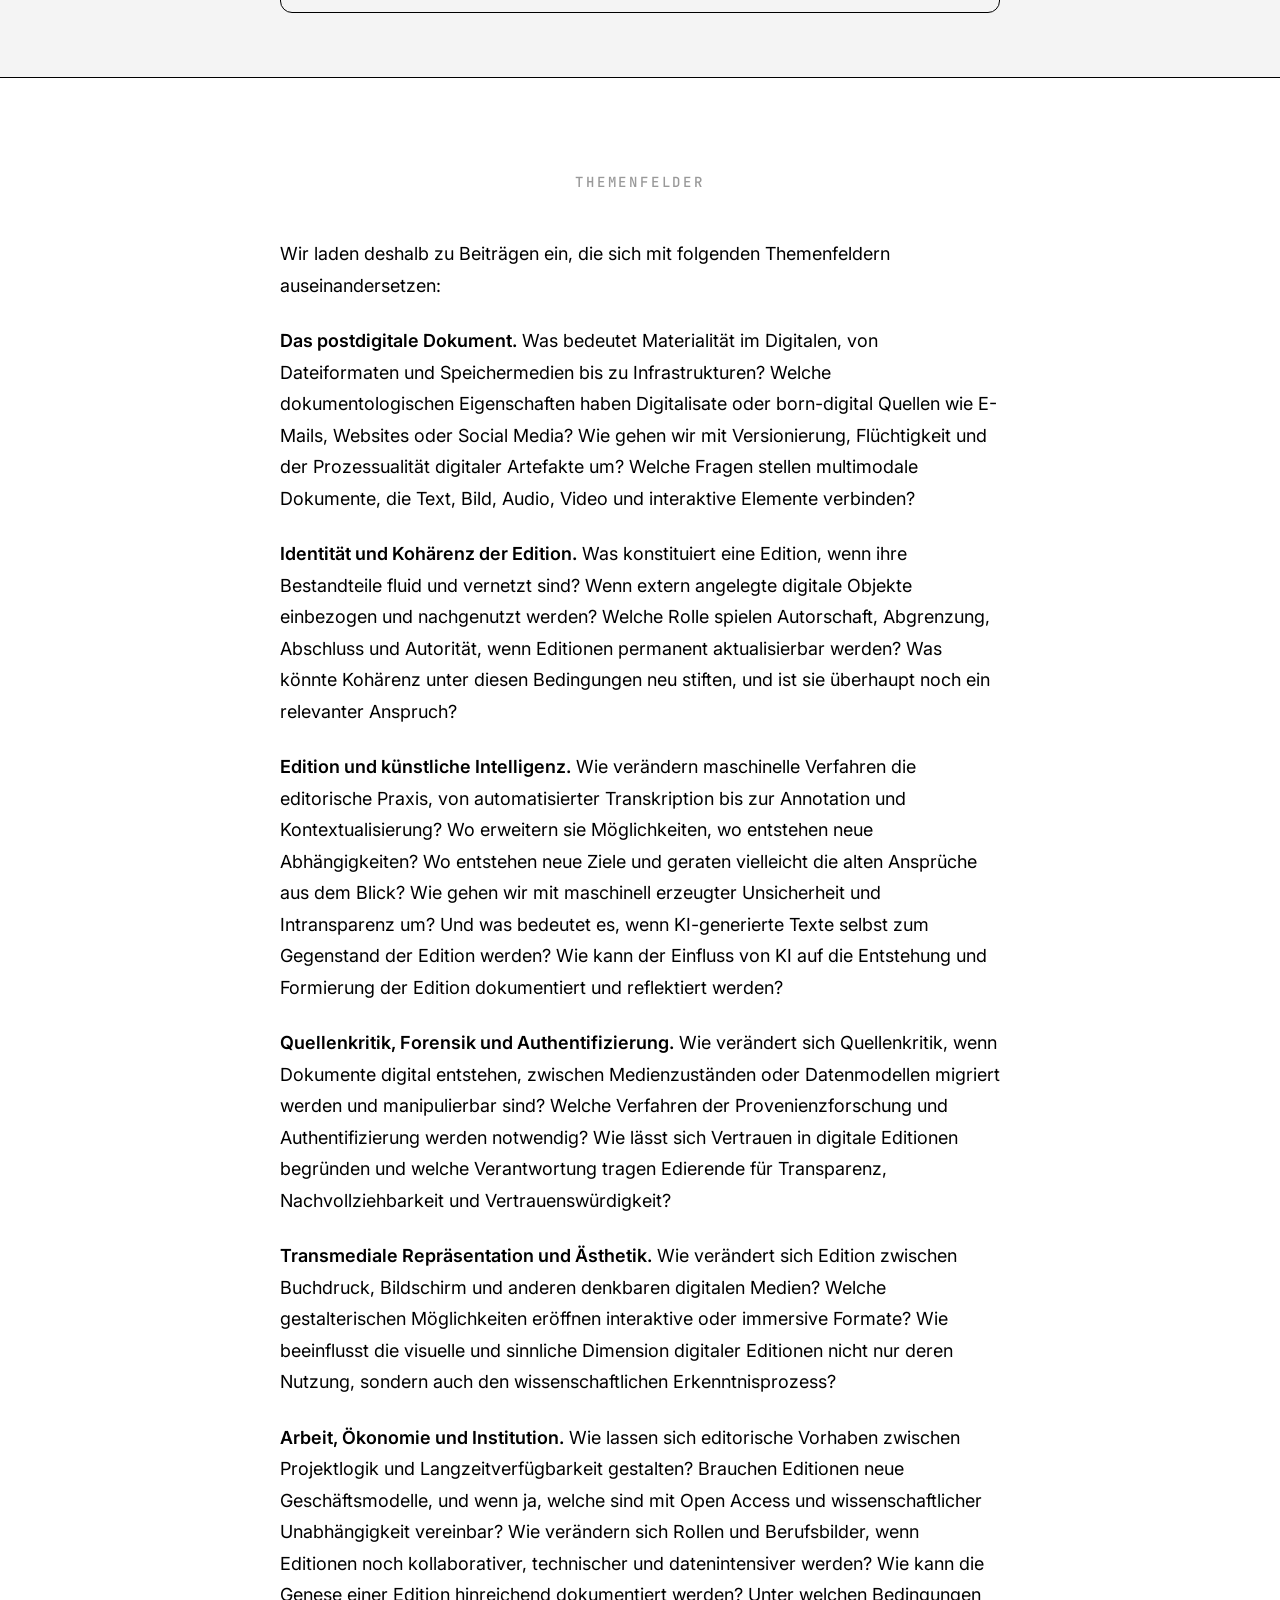
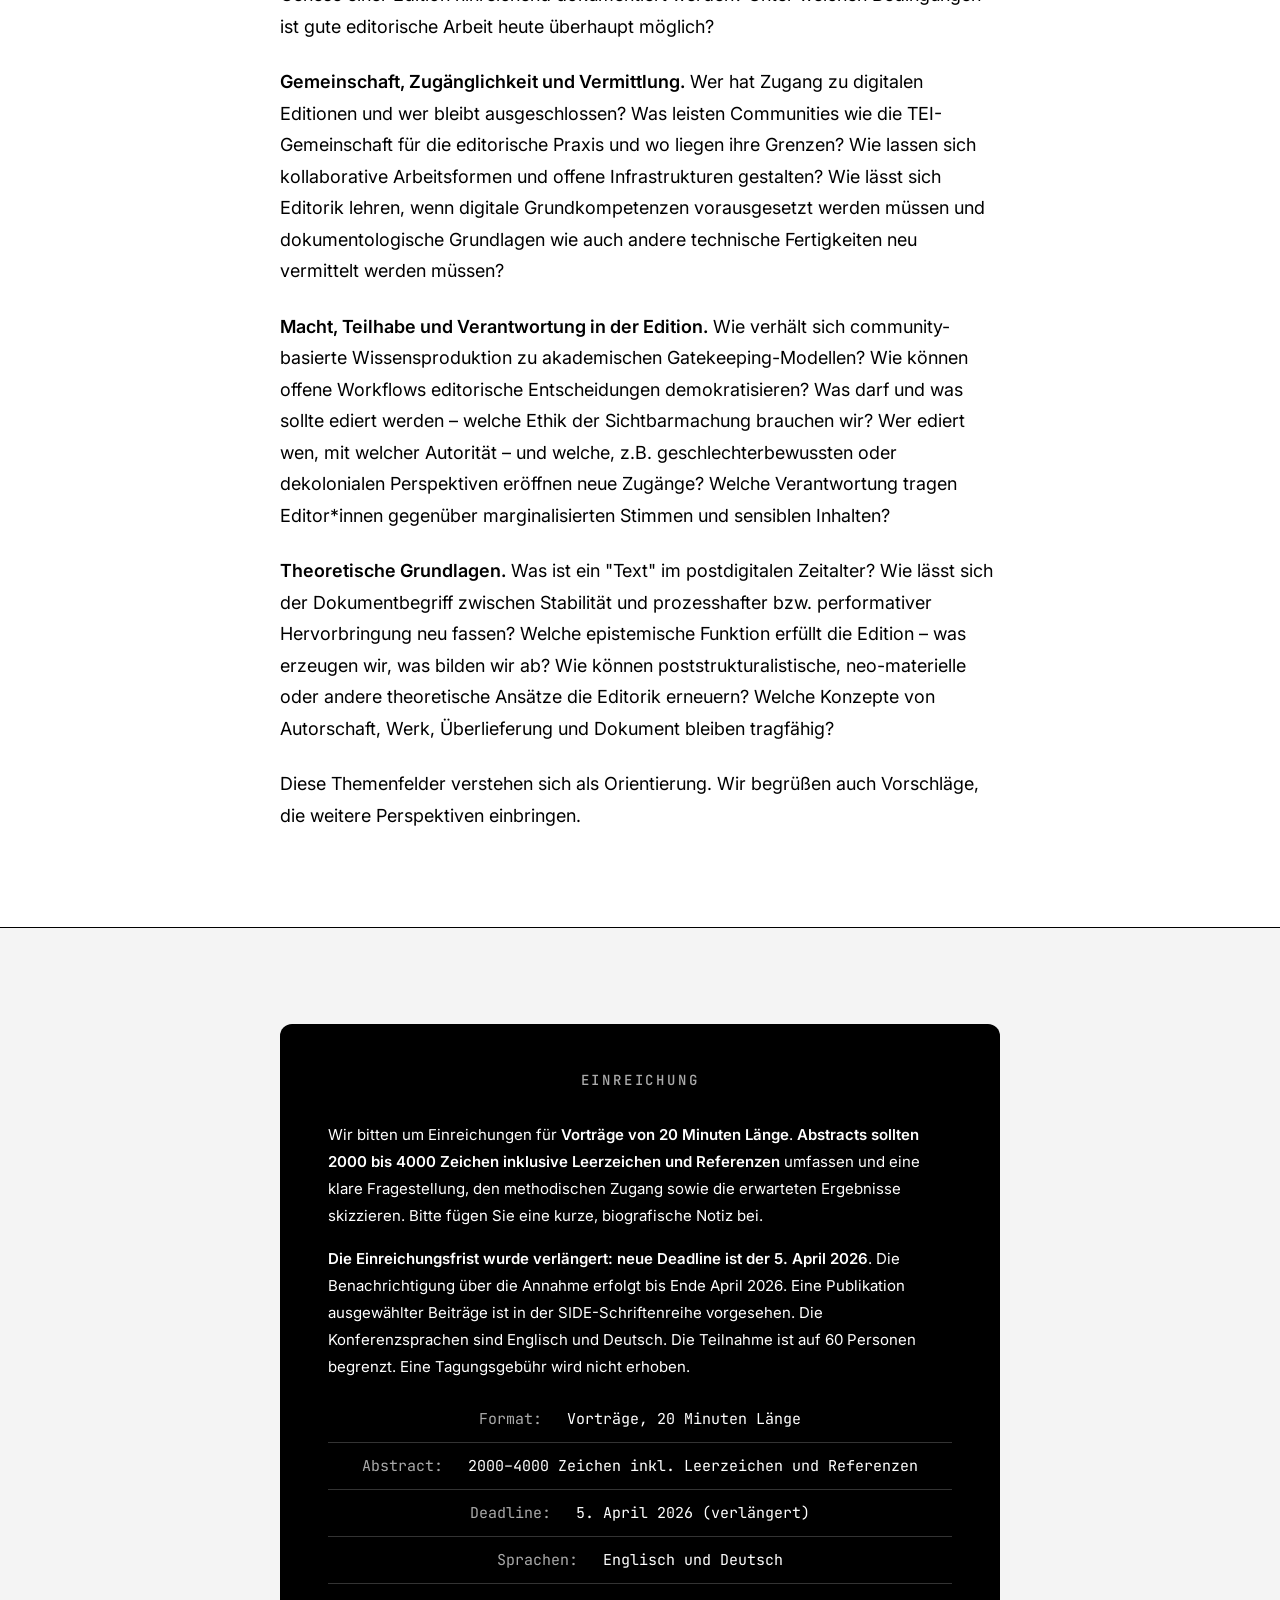
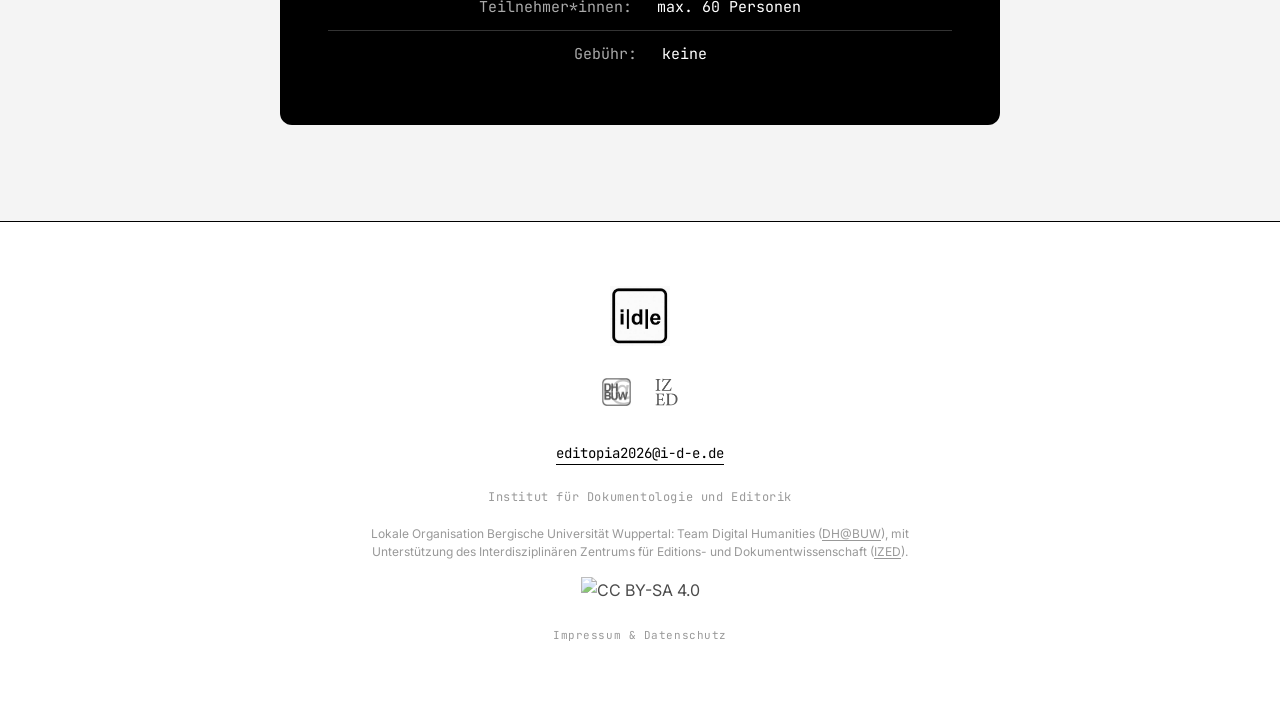
==== commit 57ecb585: "content: "Abstract einreichen"-Button entfernen Die Einreichungsfrist ist abgelaufen, der mailto-But" ====
--- a/index.html
+++ b/index.html
@@ -193,9 +193,6 @@
                     <div class="facts-content" id="facts-content">
                         <!-- Facts loaded from Markdown -->
                     </div>
-                    <a href="mailto:editopia2026@i-d-e.de" class="btn btn-primary" id="submit-btn">
-                        Abstract einreichen
-                    </a>
                 </div>
             </div>
         </section>
--- a/styles.css
+++ b/styles.css
@@ -736,6 +736,11 @@
     margin-bottom: var(--space-xl);
 }
 
+/* No trailing gap when the box ends with the facts list (submit button removed) */
+.facts-content:last-child {
+    margin-bottom: 0;
+}
+
 .facts-list {
     list-style: none;
     font-family: var(--font-mono);
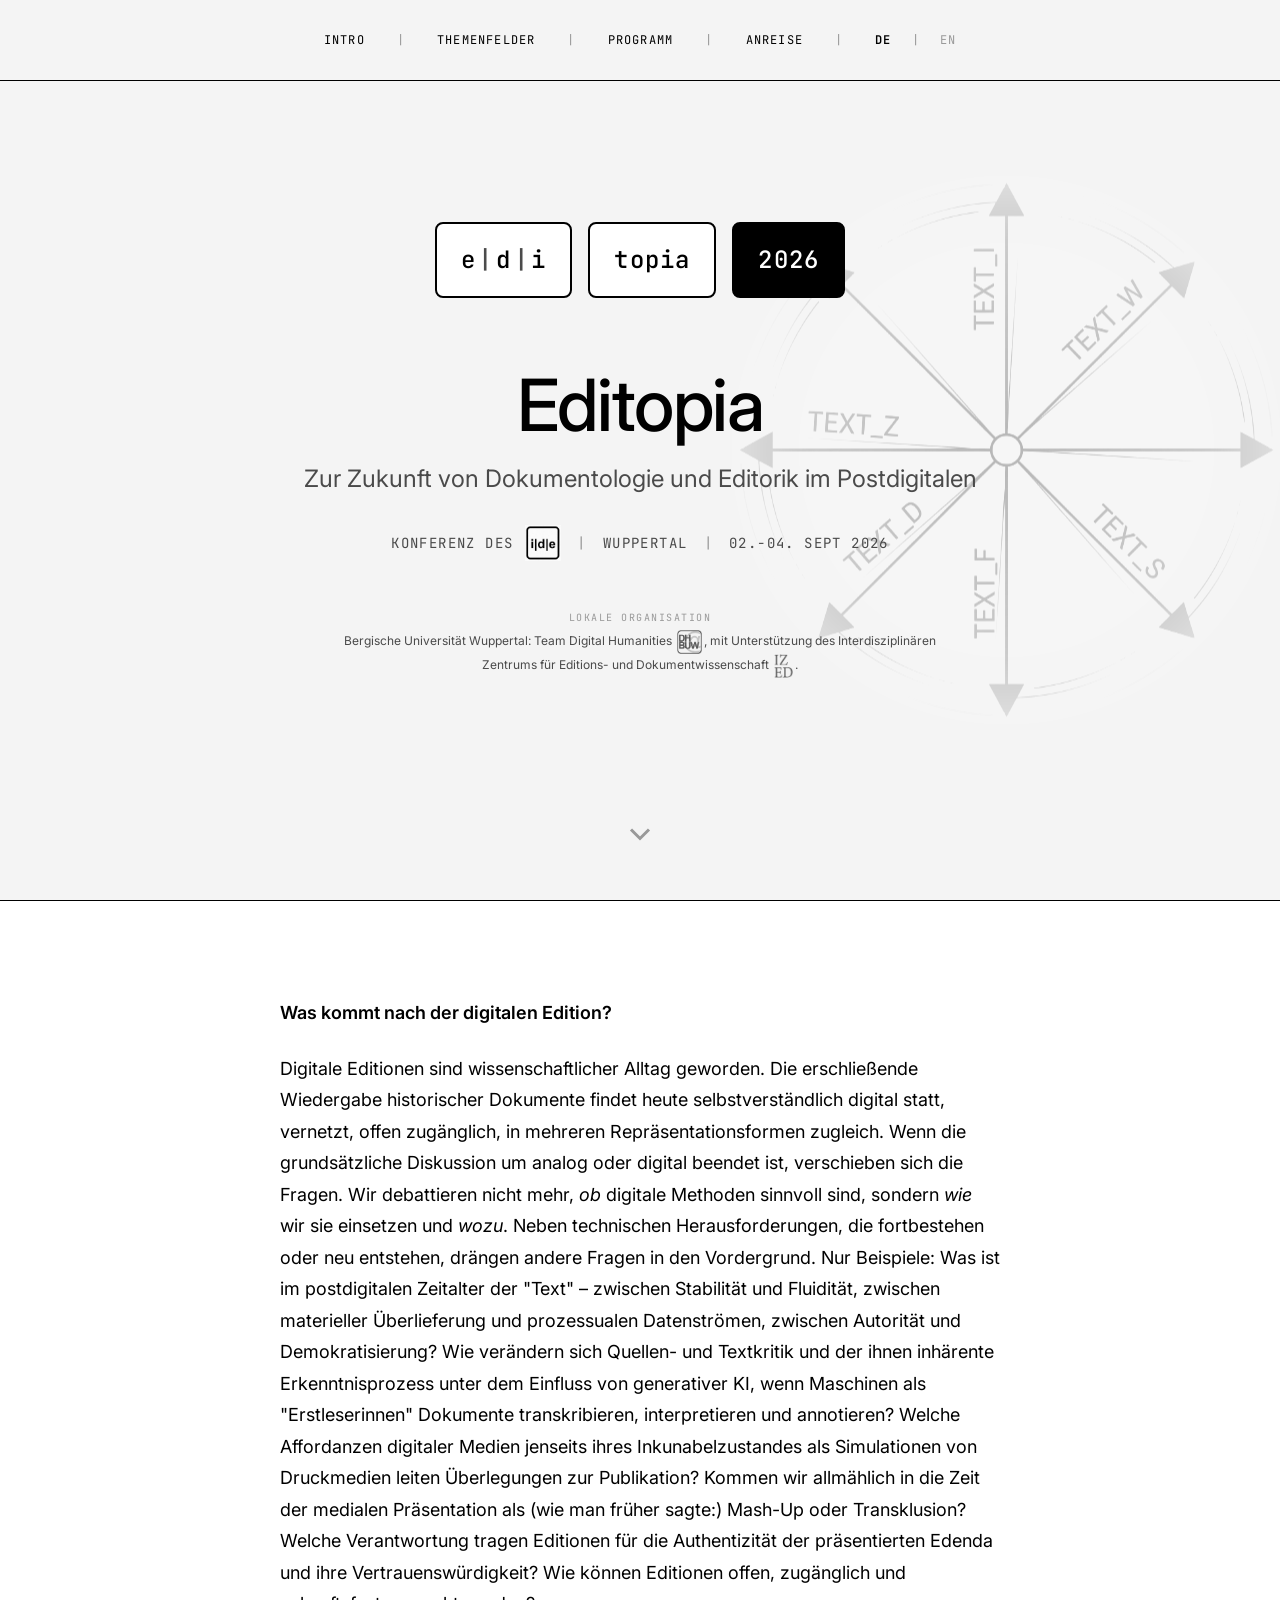
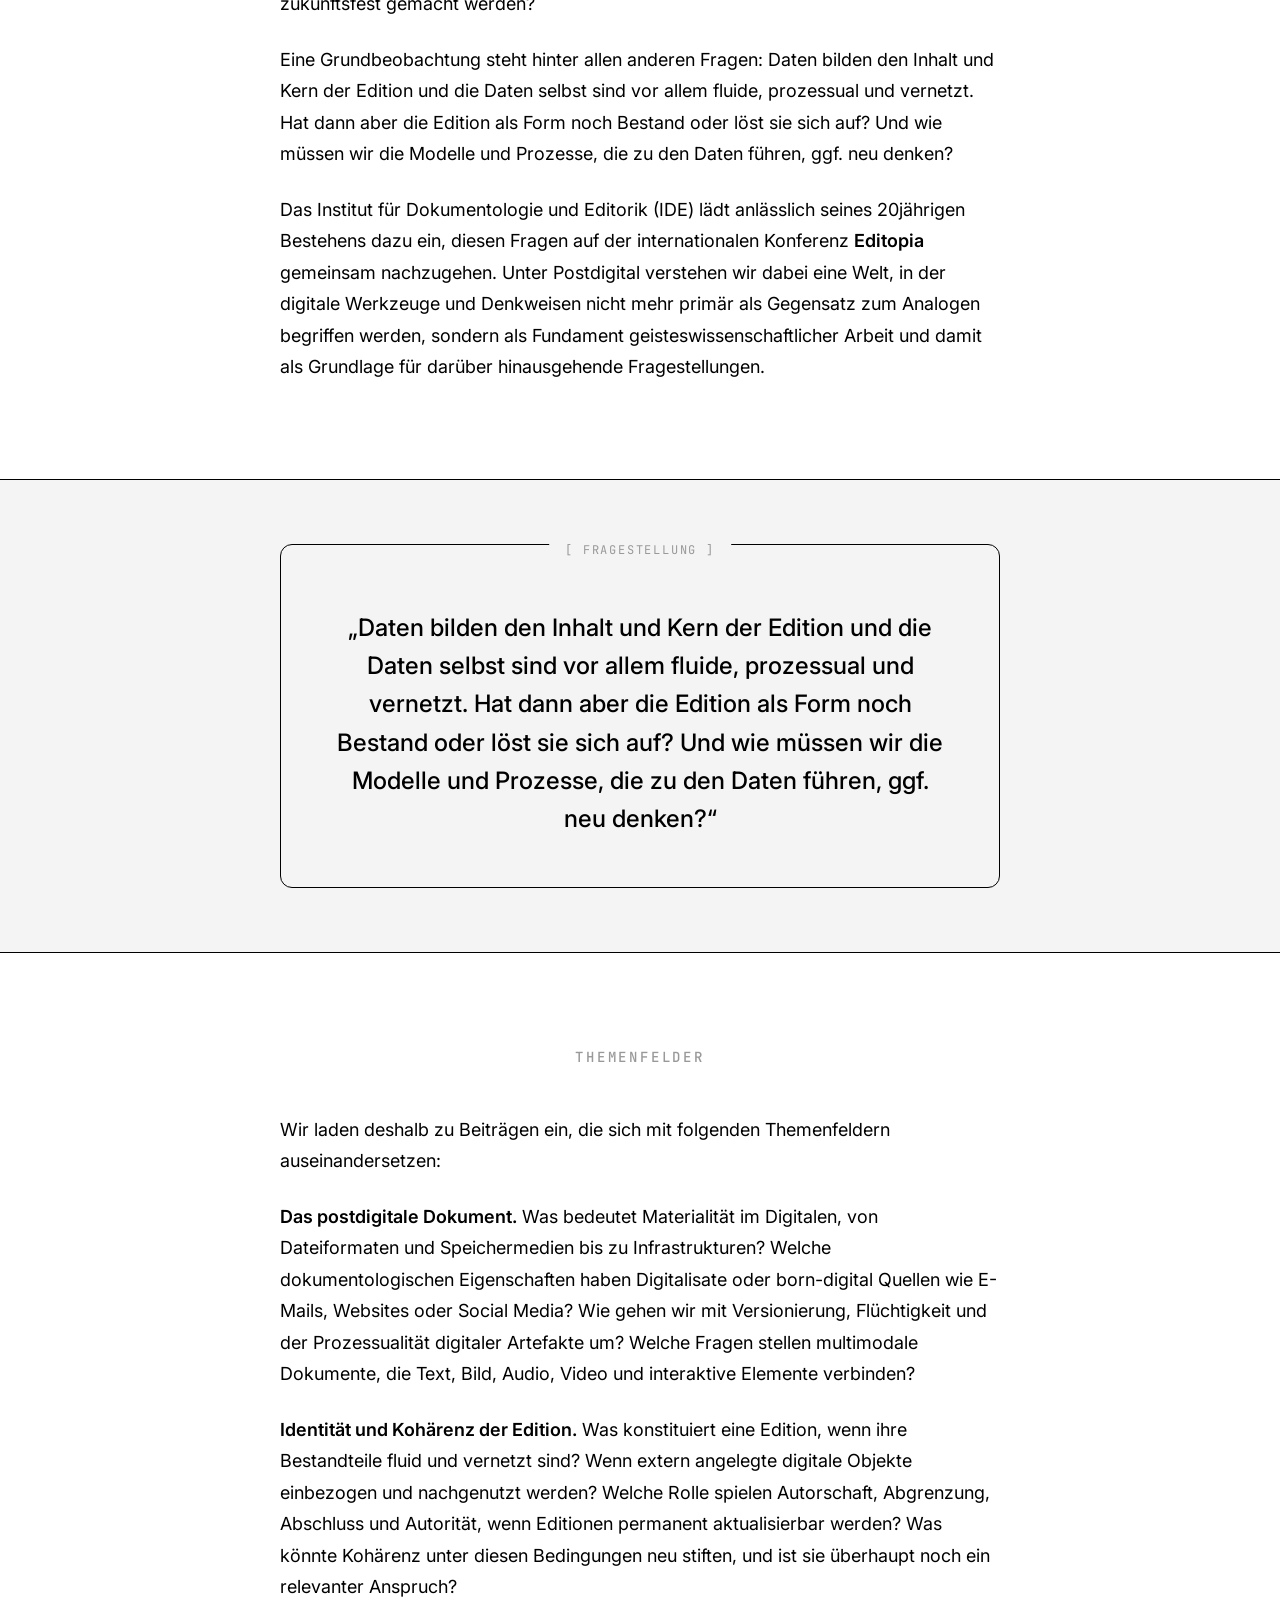
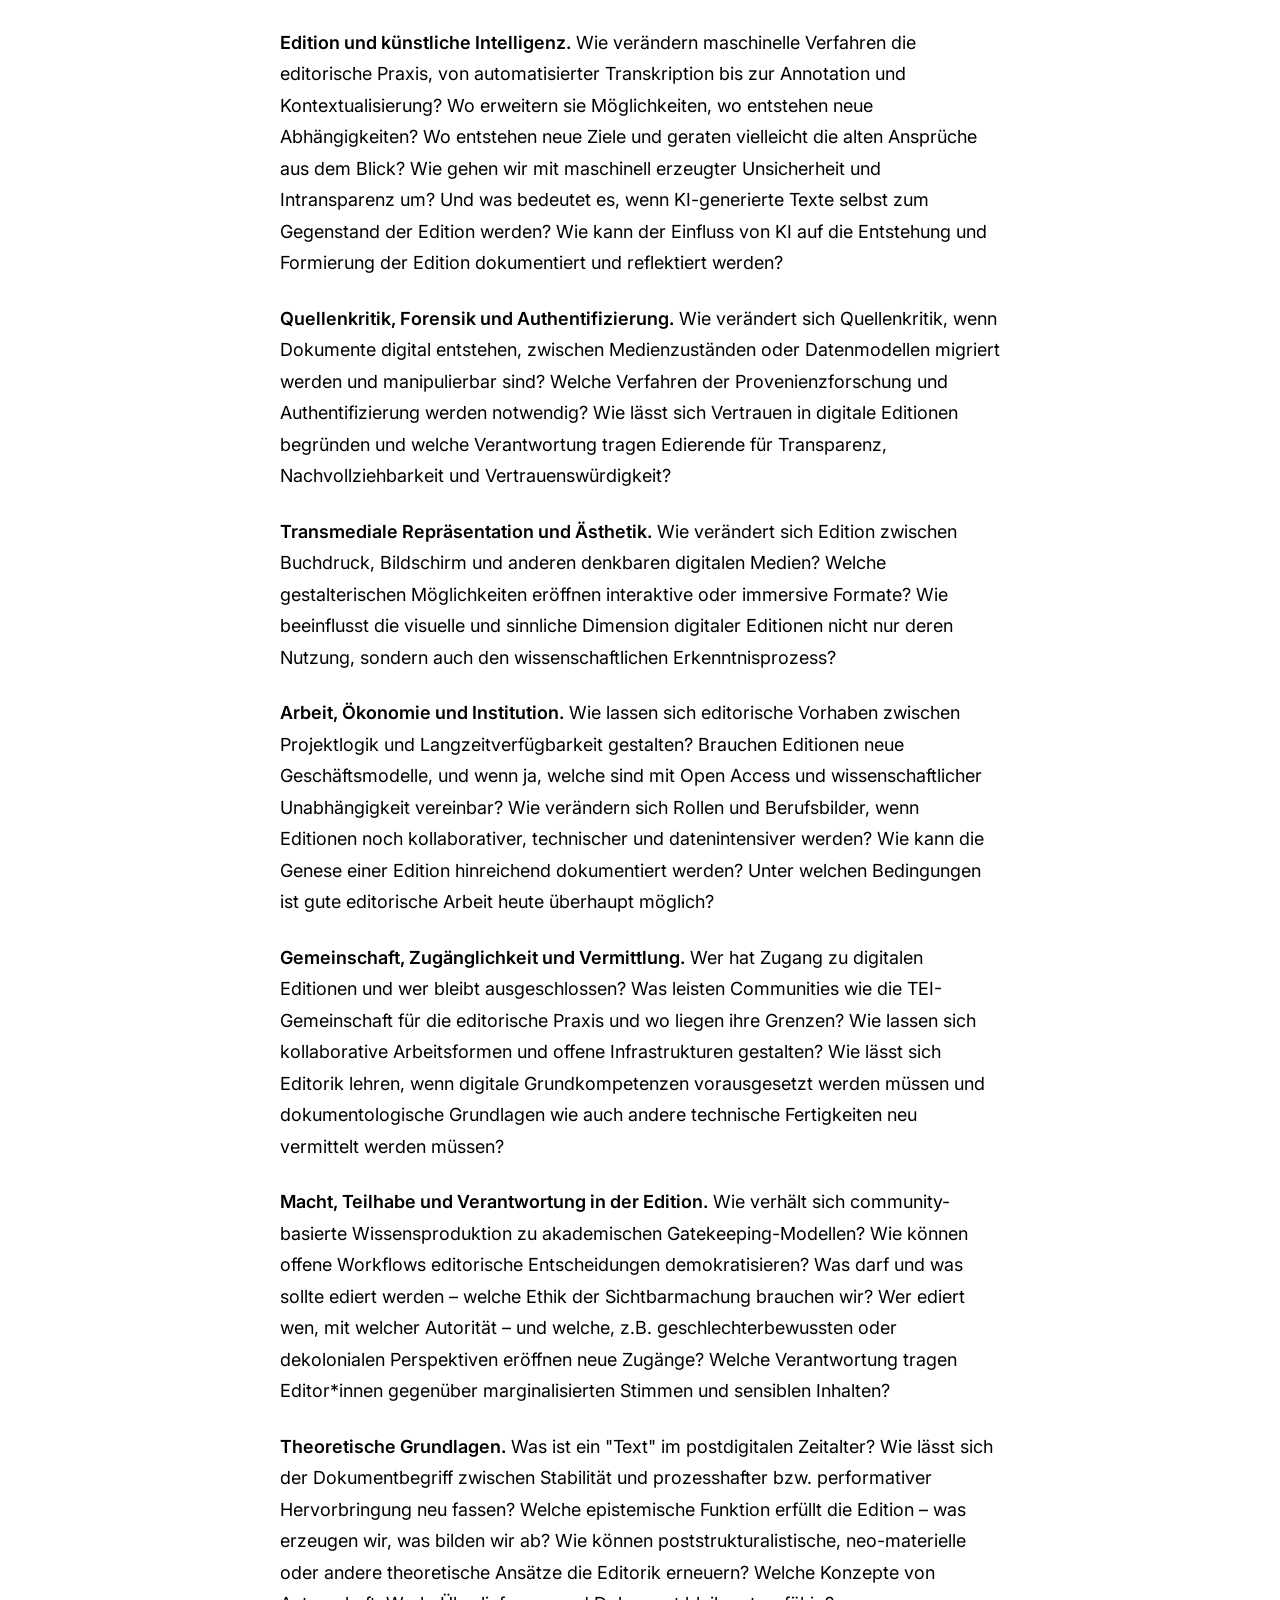
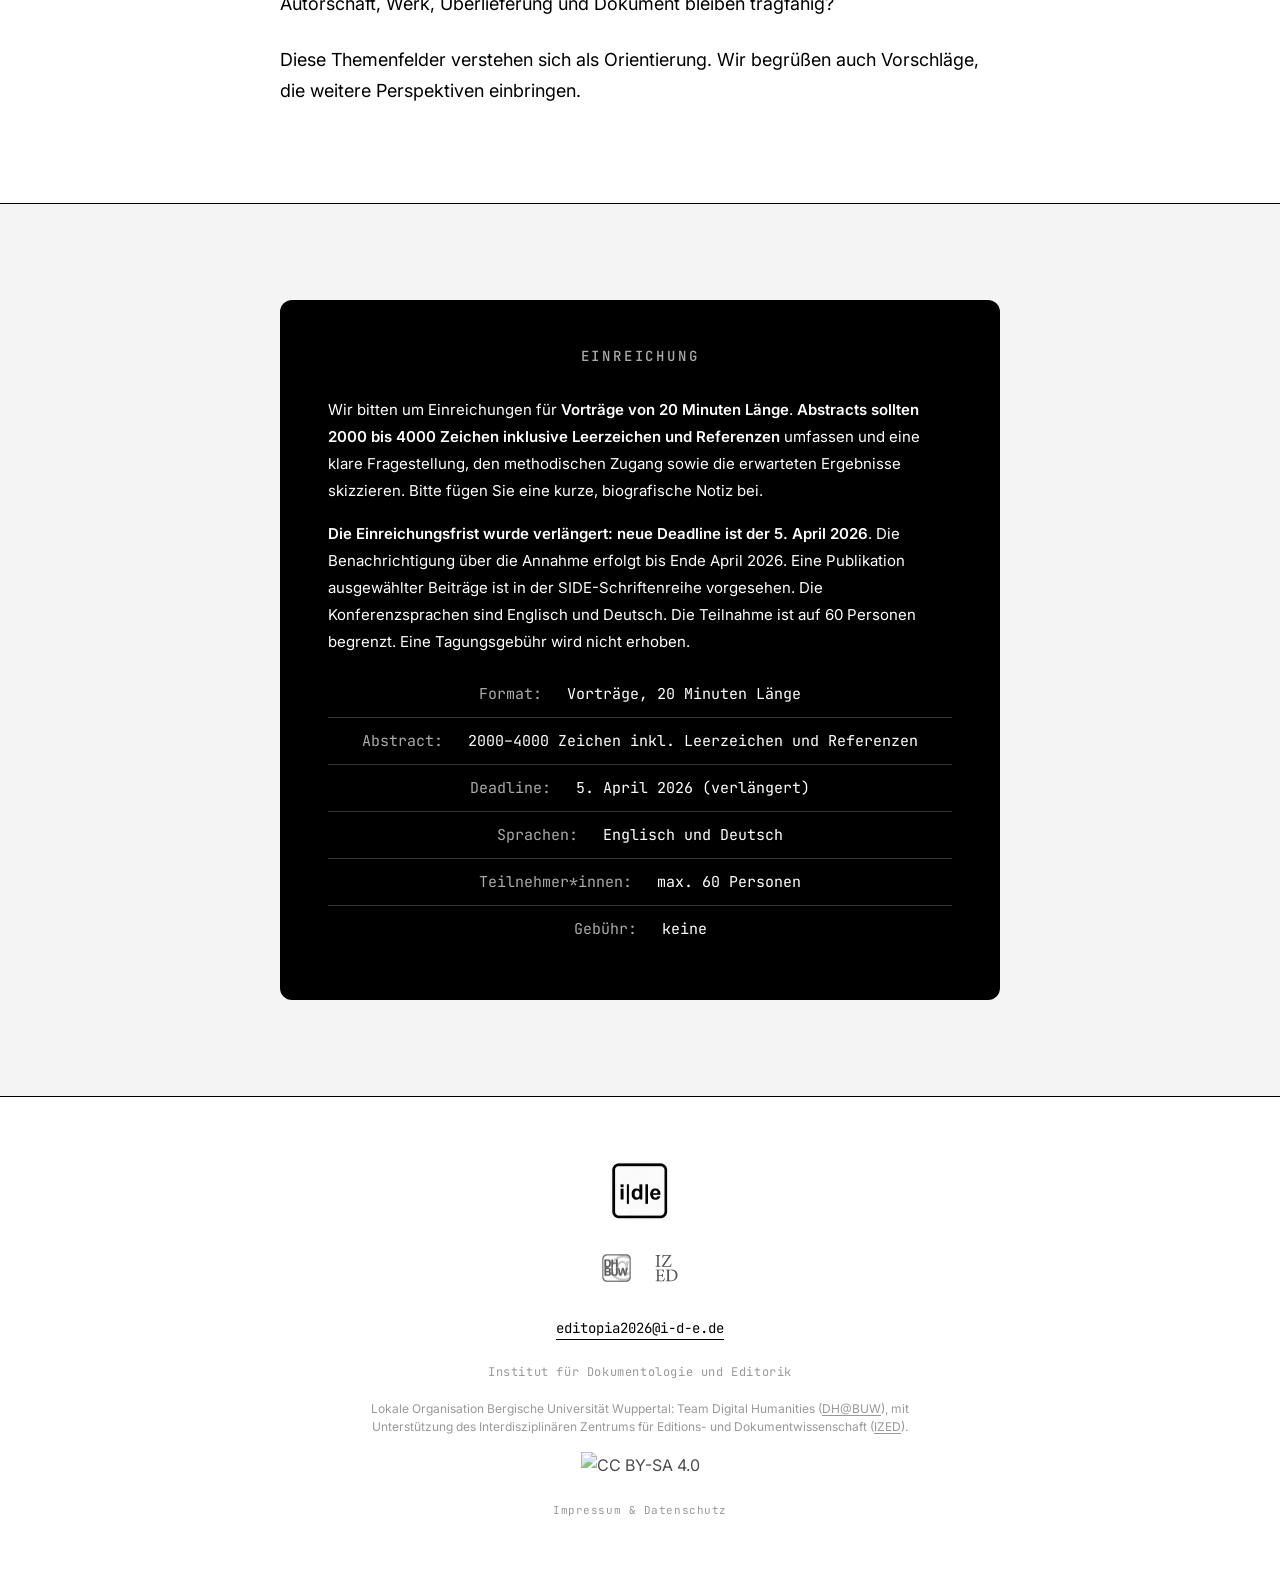
==== commit 4473ee67: "archive: inline the final programme and drop registration The conference has taken place, so the pro" ====
--- a/index.html
+++ b/index.html
@@ -30,7 +30,7 @@
     <!-- Twitter Card -->
     <meta name="twitter:card" content="summary">
     <meta name="twitter:title" content="Editopia | Konferenz zur Zukunft von Dokumentologie und Editorik">
-    <meta name="twitter:description" content="Internationale Konferenz des IDE. Wuppertal, 2.-4. September 2026. Anmeldung offen: editopia2026@i-d-e.de">
+    <meta name="twitter:description" content="Internationale Konferenz des IDE. Wuppertal, 2.-4. September 2026.">
     <meta name="twitter:image" content="https://editopia2026.i-d-e.de/assets/img/ide-logo.jpeg">
 
     <!-- Fonts -->
@@ -92,8 +92,6 @@
             <span class="nav-pipe">|</span>
             <a href="anreise.html" class="nav-link" data-de="ANREISE" data-en="TRAVEL">ANREISE</a>
             <span class="nav-pipe">|</span>
-            <a href="#anmeldung" class="nav-link" data-de="ANMELDUNG" data-en="REGISTRATION">ANMELDUNG</a>
-            <span class="nav-pipe">|</span>
             <div class="lang-switch" id="lang-switch">
                 <button type="button" class="lang-btn active" data-lang="de" aria-label="Deutsch" aria-pressed="true">DE</button>
                 <span class="lang-pipe" aria-hidden="true">|</span>
@@ -129,7 +127,6 @@
             <span class="hero-org-label" id="hero-org-label">Lokale Organisation</span>
             <p class="hero-org-text" id="hero-org-text">Bergische Universität Wuppertal: Team Digital Humanities <a href="https://geschichte.uni-wuppertal.de/de/lehrgebiete/digital-humanities/" target="_blank" rel="noopener"><img src="assets/img/dhbuw-logo-grey.png" alt="DH@BUW" class="hero-org-logo"></a>, mit Unterstützung des Interdisziplinären Zentrums für Editions- und Dokumentwissenschaft <a href="https://www.ized.uni-wuppertal.de/" target="_blank" rel="noopener"><img src="assets/img/ized-logo-grey.png" alt="IZED" class="hero-org-logo hero-org-logo-ized"></a>.</p>
         </div>
-        <span class="hero-badge">ANMELDUNG OFFEN</span>
         <a href="#intro" class="scroll-hint" id="scroll-hint" aria-label="Zum Inhalt scrollen">
             <svg class="scroll-arrow" viewBox="0 0 24 24" fill="none" stroke="currentColor" stroke-width="2">
                 <path d="M6 9l6 6 6-6"/>
@@ -144,21 +141,6 @@
             <div class="container">
                 <div class="intro-text" id="intro-text">
                     <!-- Content loaded from Markdown -->
-                </div>
-            </div>
-        </section>
-
-        <!-- Anmeldung -->
-        <section class="section section-registration" id="anmeldung">
-            <div class="container">
-                <div class="reg-box">
-                    <h2 class="section-title" id="registration-title">Anmeldung</h2>
-                    <div class="reg-content" id="registration-content">
-                        <!-- Content loaded from Markdown -->
-                    </div>
-                    <a href="mailto:editopia2026@i-d-e.de?subject=Anmeldung%20Editopia%202026" class="btn btn-outline" id="register-btn">
-                        Jetzt anmelden
-                    </a>
                 </div>
             </div>
         </section>
--- a/styles.css
+++ b/styles.css
@@ -346,7 +346,6 @@
 .hero-title,
 .hero-meta,
 .hero-org,
-.hero-badge,
 .scroll-hint {
     position: relative;
     z-index: 1;
@@ -474,18 +473,6 @@
 
 .hero-org-logo-ized {
     border-radius: 2px;
-}
-
-.hero-badge {
-    display: inline-block;
-    margin-top: var(--space-xl);
-    padding: var(--space-xs) var(--space-md);
-    border: var(--border-thin);
-    border-radius: var(--border-radius);
-    font-family: var(--font-mono);
-    font-size: 0.75rem;
-    letter-spacing: 0.15em;
-    color: var(--dim-grey);
 }
 
 .scroll-hint {
@@ -647,62 +634,6 @@
 
 .themen-content strong {
     font-weight: 600;
-}
-
-/* ========================================
-   Registration Section
-   ======================================== */
-.reg-box {
-    max-width: var(--content-max);
-    margin: 0 auto;
-    padding: var(--space-xl);
-    border: var(--border-medium);
-    border-radius: var(--border-radius-lg);
-    text-align: center;
-}
-
-.reg-box .section-title {
-    margin-bottom: var(--space-md);
-}
-
-.reg-content {
-    text-align: left;
-    margin-bottom: var(--space-lg);
-}
-
-.reg-content p {
-    margin-bottom: var(--space-md);
-}
-
-/* Prose links stay recognisable — same treatment as .info-prose on the travel page */
-.reg-content a {
-    text-decoration: underline;
-    text-underline-offset: 2px;
-}
-
-.reg-content ul {
-    list-style: none;
-    font-family: var(--font-mono);
-    font-size: 0.9375rem;
-    line-height: 1.8;
-}
-
-/* Pipe instead of a bullet — the divider element from the design spec */
-.reg-content li {
-    position: relative;
-    padding-left: var(--space-md);
-    margin-bottom: var(--space-xs);
-}
-
-.reg-content li::before {
-    content: "|";
-    position: absolute;
-    left: 0;
-    color: var(--dim-grey);
-}
-
-.reg-content > :last-child {
-    margin-bottom: 0;
 }
 
 /* ========================================
@@ -1414,10 +1345,6 @@
         font-size: 1.5rem;
     }
 
-    .hero-badge {
-        font-size: 0.625rem;
-    }
-
     .nav-link {
         font-size: 0.5625rem;
     }
@@ -1640,15 +1567,6 @@
     overflow: hidden;
     background-color: var(--paper-white);
 }
-.schedule-loading {
-    padding: var(--space-2xl); text-align: center; font-family: var(--font-mono);
-    font-size: 0.875rem; letter-spacing: 0.1em; color: var(--dim-grey);
-}
-.schedule-warning {
-    padding: var(--space-sm) var(--space-lg); border-bottom: var(--border-thin);
-    background-color: var(--off-white); font-family: var(--font-mono);
-    font-size: 0.75rem; letter-spacing: 0.05em; color: var(--content-grey);
-}
 #schedule:focus { outline: none; }                 /* programmatic skip target */
 
 /* ---- Day band ---- */
@@ -1697,7 +1615,7 @@
 .sched-row:hover .sched-dl { background-color: var(--off-white); }
 .sched-time { font-family: var(--font-mono); font-size: 0.8125rem; font-weight: 500; color: var(--ink-black); }
 .sched-no { font-family: var(--font-mono); font-size: 0.8125rem; color: var(--content-grey); text-align: center; }
-.sched-speaker { font-family: var(--font-primary); font-weight: 600; font-size: 0.9375rem; line-height: 1.35; }
+.sched-speaker { font-family: var(--font-primary); font-weight: 600; font-size: 0.9375rem; line-height: 1.35; white-space: pre-line; } /* CSV cell line breaks (quoted newlines) render as breaks */
 .sched-title  { font-family: var(--font-primary); font-weight: 500; font-size: 0.9375rem; line-height: 1.4; }
 .sched-dur    { font-family: var(--font-mono); font-size: 0.75rem; color: var(--content-grey); text-align: right; white-space: nowrap; }
 
@@ -1719,6 +1637,31 @@
 .sched-band--plenary .sched-band-heading { font-family: var(--font-primary); font-weight: 600; }
 .sched-band--plenary .sched-band-meta { color: #AAAAAA; }   /* 7.6:1 on black, as .facts-box */
 .sched-band--plenary :focus-visible { outline-color: var(--paper-white); }
+
+/* ---- Chair / moderation (optional 6th CSV column) ---- */
+.sched-band-mod {
+    grid-column: 1; margin: 0;
+    font-family: var(--font-mono); font-size: 0.75rem;
+}
+.sched-band--plenary .sched-band-mod { color: #AAAAAA; }   /* 7.6:1 on black */
+.sched-band--break .sched-band-mod { color: var(--content-grey); }
+.sched-section-mod {
+    margin: 0 0 0 auto; text-align: right;   /* keeps wrapped names in the right rail */
+    font-family: var(--font-mono); font-size: 0.75rem; color: var(--ink-black);
+}
+.sched-mod-label { color: var(--content-grey); }              /* 7.0:1 on white, carries the role */
+.sched-band--plenary .sched-mod-label { color: var(--dim-grey); }  /* keeps the label light on the inverted band */
+
+/* ---- Sponsor credit (tiny, inline after the band label) ---- */
+.sched-presenter {
+    display: inline-flex; align-items: center; gap: 0.3em;
+    margin-left: 0.75em; vertical-align: baseline;
+    font-family: var(--font-mono); font-weight: 400;
+    font-size: 0.5rem; letter-spacing: 0.02em;
+    color: inherit; text-decoration: none; opacity: 0.55;
+}
+.sched-presenter:hover, .sched-presenter:focus-visible { opacity: 1; text-decoration: underline; }
+.sched-presenter-logo { height: 0.625rem; width: auto; }
 
 /* ---- Unknown fallback (degraded, never dropped) ---- */
 .sched-row--unknown { padding: var(--space-md) var(--space-lg); color: var(--content-grey); font-family: var(--font-mono); font-size: 0.8125rem; border-bottom: var(--border-thin); }
@@ -1742,6 +1685,7 @@
     .sched-band-meta { text-align: left; }
     .sched-section { flex-wrap: wrap; gap: var(--space-sm); }
     .sched-section-time { min-width: 0; }
+    .sched-section-mod { margin-left: 0; text-align: left; }  /* stacked bar reads left, as .sched-band-meta */
 }
 @media (max-width: 480px) {
     .sched-day { padding: var(--space-sm) var(--space-md); font-size: 0.75rem; letter-spacing: 0.15em; }
@@ -1759,5 +1703,6 @@
     .sched-day, .sched-section-badge { break-after: avoid; }
     .sched-band--plenary { background-color: white !important; color: black !important; border: 2px solid black; }
     .sched-band--plenary .sched-band-heading, .sched-band--plenary .sched-band-meta { color: black !important; }
+    .sched-band--plenary .sched-band-mod, .sched-band--plenary .sched-mod-label { color: black !important; }
     .sched-band--break { background-color: white !important; }
 }
